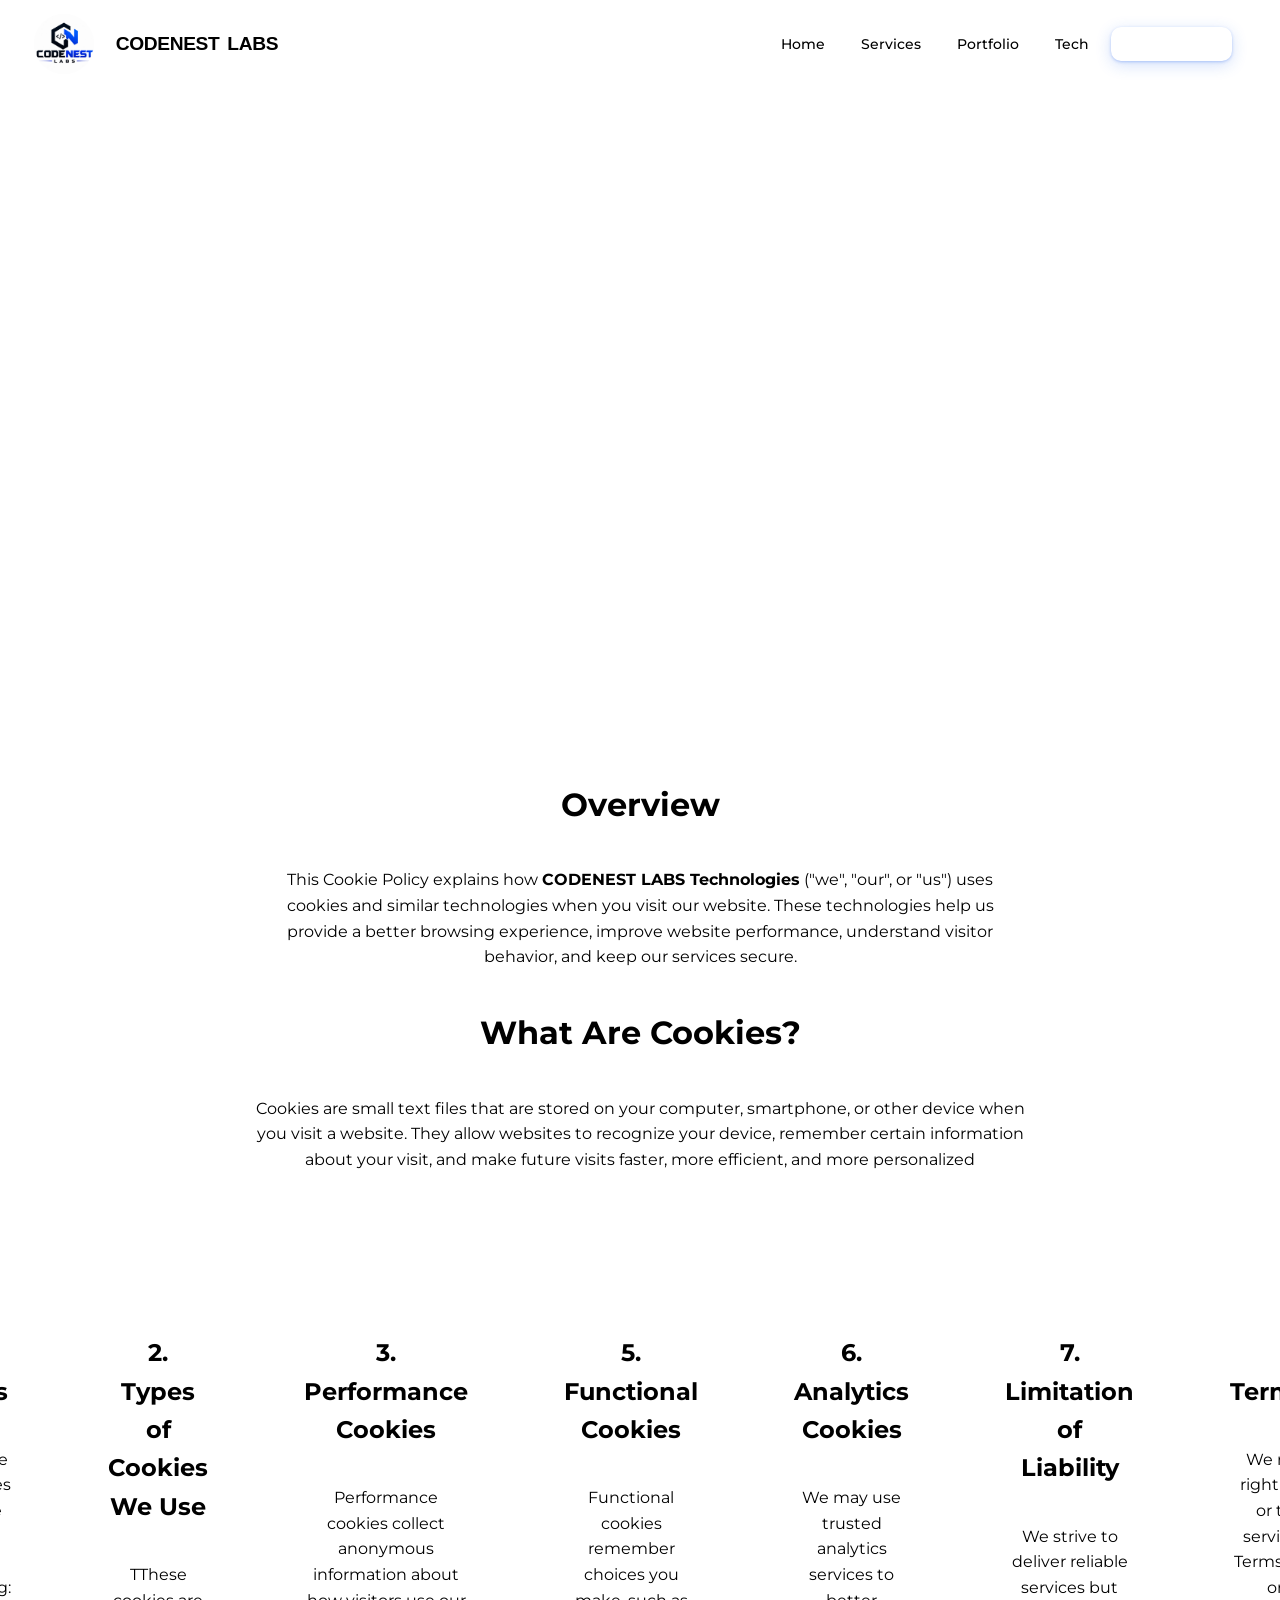
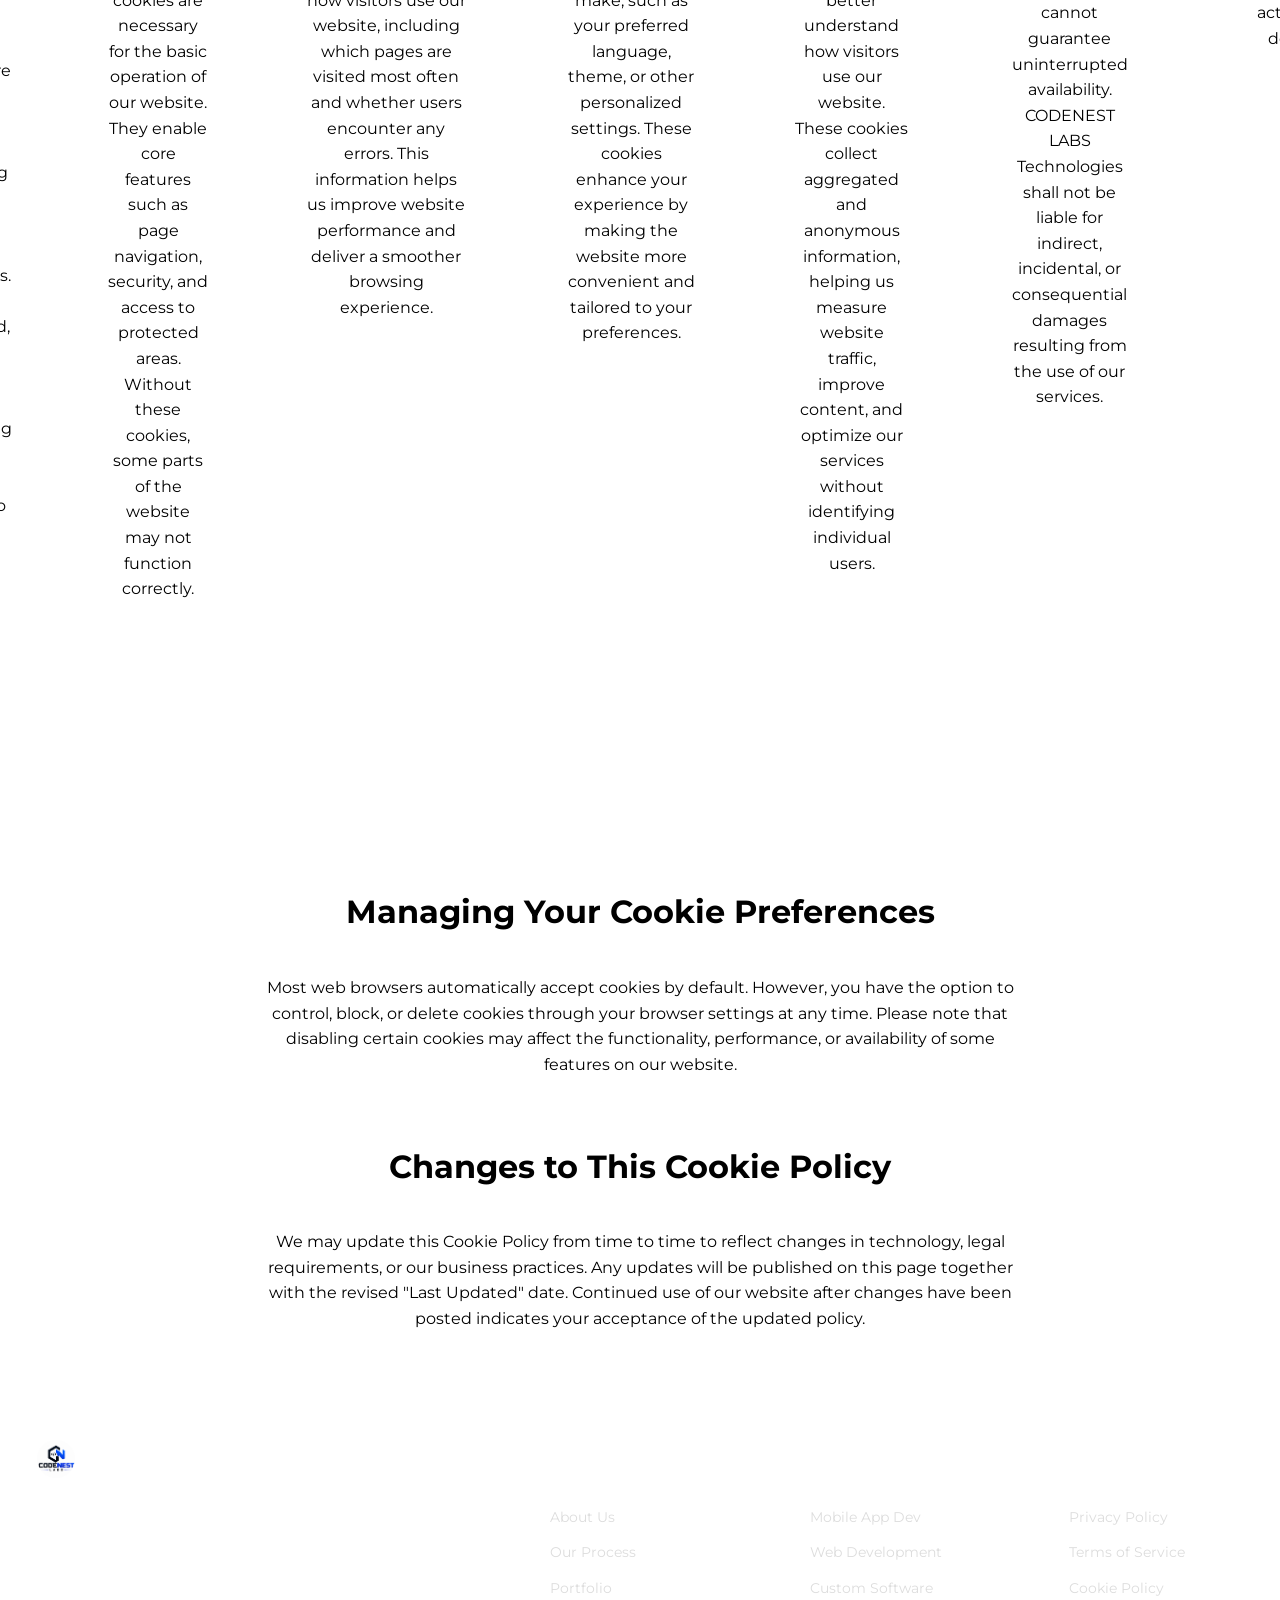
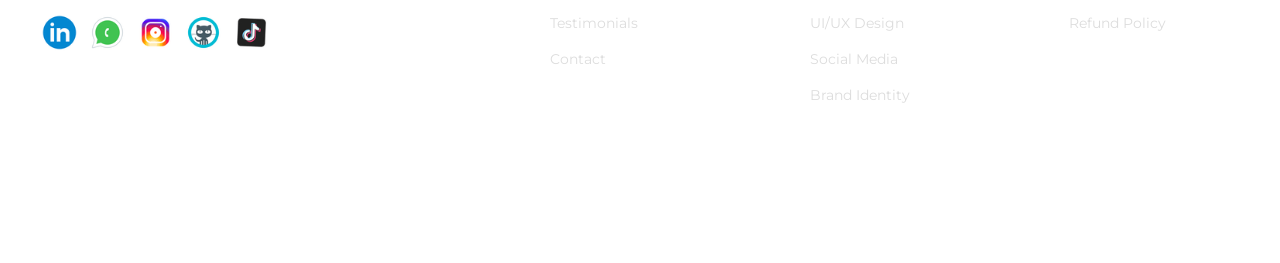
==== cookies.html @ 276f3738 "second modify" ====
<!DOCTYPE html>
<html lang="en">
<head>
    <meta charset="UTF-8">
    <meta name="viewport" content="width=device-width, initial-scale=1.0">
    <title>Cookies</title>
    <link rel="stylesheet" href="style.css">

<style>
    .hero{
        min-height: 50vh; background: white;
        margin-top: -75px;
        display: flex; align-items: center; justify-content: center;
        position: relative; overflow: hidden; padding: 120px 24px 80px;
        overflow: hidden;
        & * {
            z-index: 3;
        }

    }
    .hero::after {
        content: "";
        width: 120%;
        height: 100%;
        position: absolute;
        top: 0;
        background: var(--navy);
        border-radius: 0 0 50% 50%;
        z-index: 2;
    }
    .privacy-header{
        text-align: center;
    }
    .privacy-overview, .privacy-info{
        text-align: center;
        display: flex;
        flex-direction: column;
        align-items: center;

    }
    .ovw{
        max-width: 70ch;
    }
    .listed-info{
        text-align: start;
    }
    .main-sect{
        display: flex;
        justify-content: center;
        gap: 3rem;
        @media (max-width: 918px) {
            flex-direction: column;
            align-items: center;
            gap: 1rem;
        }
    }
    .navbar {
        position: relative;
    }
</style>
</head>
<body>
    <nav id="navbar" class="navbar">
      <div class="nav-inner">
        <a href="#" class="nav-logo">
          <div class="nav-logo-icon"><img src="./images/OUR LOGO.jpeg" style="width: 60px; height: 60px; outline: 1px solid var(--blue); outline-offset: 3px; border-radius: 50%;"></div>&nbsp;&nbsp;&nbsp;&nbsp;
          <span id="code--">CODE<span>NEST</span></span><span id="code--">LABS</span>
        </a>
        <ul class="nav-links" id="navLinks">
          <li><a href="index.html">Home</a></li>
          <li><a href="index.html #services">Services</a></li>
          <li><a href="index.html #portfolio">Portfolio</a></li>
          <li><a href="index.html #tech">Tech</a></li>
          <li><a href="index.html #contact" class="nav-cta">Get Started</a></li>
        </ul>
        <div class="nav-toggle" id="navToggle">
          <span></span><span></span><span></span>
        </div>
      </div>
    </nav>
    <section class="hero">
    <div class="privacy-header">
        <h1>Cookie Policy</h1>
        <p>Effective April 28, 2023</p> 
    </div>
</section>
    <br><br><br><br>
    <div class="privacy-overview">
        <h1>Overview</h1>
    <p class="ovw">This Cookie Policy explains how <strong>CODENEST LABS Technologies</strong> ("we", "our", or "us") uses cookies and similar technologies when you visit our website. 
        These technologies help us provide a better browsing experience, improve website performance, understand visitor behavior, and keep our services secure.</p>
        <h1>What Are Cookies?</h1>
        <p class="ovw">Cookies are small text files that are stored on your computer, smartphone,
             or other device when you visit a website. They allow websites to recognize your device, remember certain information about your visit,
              and make future visits faster, more efficient, and more personalized</p>
    </div><br>
    <section class="main-sect">
    <div class="privacy-info">
        <h1>1. Why We Use Cookies</h1>
        <p>We may collect the following categories of information:We use cookies for several important purposes, including:</p>
           <div class="listed-info">
            <ul>
                <li>Keeping the website secure and functioning properly.</li>
                <li>Remembering your preferences and settings for future visits.</li> 
                <li>Improving website speed, usability, and overall performance.</li>
                <li>Understanding how visitors interact with our website so we can enhance user experience.</li> 
                <li>Identifying technical issues and improving website reliability.</li>
           </ul>
           </div>
    </div>
        <br><br><br>
    <div class="privacy-info">
        <h1>2. Types of Cookies We Use</h1>
        <p>TThese cookies are necessary for the basic operation of our website. They enable core features such as page navigation, 
            security, and access to protected areas. Without these cookies,
            some parts of the website may not function correctly.</p>
    </div>
        <br><br><br>
    <div class="privacy-info">
        <h1>3. Performance Cookies</h1>
        <p>
            Performance cookies collect anonymous information about how visitors use our website, 
            including which pages are visited most often and whether users encounter any errors. 
            This information helps us improve website performance and deliver a smoother browsing experience.
        </p>
    </div>
    <br><br><br>
    <div class="privacy-info">
        <h1>5. Functional Cookies</h1>
        <p>Functional cookies remember choices you make, such as your preferred language, theme, or other personalized settings.
             These cookies enhance your experience by making the website more convenient and tailored to your preferences.</p>
    </div>
   <br><br><br> 
    <div class="privacy-info">
        <h1>6. Analytics Cookies</h1>
        <p> We may use trusted analytics services to better understand how visitors use our website.
            These cookies collect aggregated and anonymous information, helping us measure website traffic, improve content, and optimize our services without identifying individual users.<p>
    </div>
    <br><br><br>
    <div class="privacy-info">
        <h1>7. Limitation of Liability</h1>
        <p>We strive to deliver reliable services but cannot guarantee uninterrupted
        availability. CODENEST LABS Technologies shall not be liable for indirect,
        incidental, or consequential damages resulting from the use of our services.<p>
    </div>
    <br><br><br>
    <div class="privacy-info">
        <h1>8. Termination</h1>
        <p> We reserve the right to suspend or terminate services if these Terms are
        violated or if illegal activities are detected.<p>
    </div>
    <br><br><br>
</section>
   <div class="privacy-overview">
        <h1>Managing Your Cookie Preferences</h1>
    <p class="ovw"> Most web browsers automatically accept cookies by default. However, you have the option to control, block, or delete cookies through your browser settings at any time. Please note that disabling certain cookies may affect the functionality, performance, or availability of some features on our website.</p>
    </div><br>
   <div class="privacy-overview">
        <h1>Changes to This Cookie Policy</h1>
    <p class="ovw"> We may update this Cookie Policy from time to time to reflect changes in technology, legal requirements, or our business practices.
         Any updates will be published on this page together with the revised "Last Updated" date. Continued use of our website after changes have been posted indicates your acceptance of the updated policy.</p>
    </div><br>

<!-- footer -->
 <footer>
  <div class="container">
    <div class="footer-grid">
      <div class="footer-brand">
        <a href="#" class="nav-logo" style="color:white;text-decoration:none">
          <div class="nav-logo-icon"><img src="./images/OUR LOGO.jpeg" style="width: 38px; height: 38px; border-radius: 50%;"></div>&nbsp;&nbsp;&nbsp;
          <span style="color: white;">CODE<span style="color:var(--cyan)">NEST</span></span> LABS
        </a>
        <p>Building digital excellence through innovation. We partner with ambitious businesses across Africa and the world to create technology that matters.</p>
        <div class="social-links">
          <a href="https://www.linkedIn.com/Kadeer Moh/" class="social-link" title="LinkedIn"><img src="./images/icons8-linkedin-circled.gif" style=" width: 37px; height: 37px; border-radius: 6px;"></a>
          <a href="https://wa.me/255617516916" class="social-link" title="WhatsApp"><img src="./images/icons8-whatsapp-logo.gif"  style=" width: 37px; height: 37px; border-radius: 6px;"></a>
          <a href="https://www.instagram.com/codenest_labs_tech/" class="social-link" title="Instagram"><img src="./images/icons8-instagram.gif" style=" width: 37px; height: 37px; border-radius: 6px;"></a>
          <a href="https://www.gitHub.com/Justin24er" class="social-link" title="GitHub"><img src="./images/icons8-github-logo.gif" style=" width: 37px; height: 37px; border-radius: 6px;"></a>
          <!-- <a href="https://www.facebook.com/codemark Technologi" class="social-link" title="Facebook"><img src="./images/icons8-facebook-circled.gif" style=" width: 37px; height: 37px; border-radius: 6px;"></a> -->
          <a href="https://www.tiktok.com/" class="social-link" title="Tiktok"><img src="./images/icons8-tiktok.gif" style=" width: 37px; height: 37px; border-radius: 6px;"></a>
        </div>
        <div style="margin-top:24px">
          <p style="font-size:0.78rem;color:rgba(255,255,255,0.4);margin-bottom:10px;">Subscribe to our social media</p>
        </div>
      </div>
      <div class="footer-col">
        <h5>Company</h5>
        <ul class="footer-links">
          <li><a href="#about">About Us</a></li>
          <li><a href="#process">Our Process</a></li>
          <li><a href="#portfolio">Portfolio</a></li>
          <li><a href="#testimonials">Testimonials</a></li>
          <li><a href="#contact">Contact</a></li>
        </ul>
      </div>
      <div class="footer-col">
        <h5>Services</h5>
        <ul class="footer-links">
          <li><a href="#services">Mobile App Dev</a></li>
          <li><a href="#services">Web Development</a></li>
          <li><a href="#services">Custom Software</a></li>
          <li><a href="#services">UI/UX Design</a></li>
          <li><a href="#services">Social Media</a></li>
          <li><a href="#services">Brand Identity</a></li>
        </ul>
      </div>
      <div class="footer-col">
        <div class="footer-section">
    <h5>Legal</h5>
    <ul class="footer-links">
        <li><a href="Privacy-policy.html" onclick="showLegal('Privacy Policy')">Privacy Policy</a></li>
        <li><a href="Term-of-Service.html" onclick="showLegal('Terms of Service')">Terms of Service</a></li>
        <li><a href="cookies.html" onclick="showLegal('Cookie Policy')">Cookie Policy</a></li>
        <li><a href="refund.html" onclick="showLegal('Refund Policy')">Refund Policy</a></li>
    </ul>
</div>

<!-- Modal -->
<div id="legalModal" class="modal">
    <div class="modal-content">
        <span class="close" onclick="closeModal()">&times;</span>
        <h2 id="legalTitle"></h2>
        <div id="legalContent"></div>
    </div>
</div>
      </div>
    </div>
    <div class="footer-bottom">
      <p>© 2026 CodeNest Labs. All Rights Reserved.</p>
      <p>Crafting Innovative Software • Web Solutions • Digital Marketing</p>
    </div>
  </div>
</footer>

    <script src="script.js">
    </script>
</body>
</html>














<!-- <!doctype html><html><head><meta charset='utf-8'><meta name='viewport' content='width=device-width,initial-scale=1'><title>Cookie Policy - Code Nest Labs</title>
<style>
:root{--p:#4da3ff;--bg:#f5fbff;--card:#fff}
*{box-sizing:border-box}body{margin:0;font-family:Inter,Arial,sans-serif;background:linear-gradient(180deg,#eef8ff,#fff);color:#233}
header{background:linear-gradient(135deg,var(--p),#8fd0ff);color:#fff;padding:48px 24px;text-align:center}
main{max-width:900px;margin:-30px auto 40px;background:var(--card);padding:32px;border-radius:18px;box-shadow:0 10px 30px rgba(77,163,255,.18)}
h1,h2{color:#2789eb}section{margin:24px 0}ul{padding-left:22px}
footer{margin-top:32px;padding-top:18px;border-top:1px solid #d9ecff;color:#666}
.badge{display:inline-block;background:#e7f4ff;color:#2789eb;padding:6px 12px;border-radius:999px;font-size:.9rem}
</style>
</head>
<body><header><span class='badge'>Code Nest Labs</span><h1>Cookie Policy</h1><p>Effective Date: June 29, 2026</p></header>
<main>
<section><h2>Overview</h2><p>This policy applies to all services provided by Code Nest Labs including software development, mobile applications, website development, UI/UX design and social media management.</p></section>
<section><h2>Key Information</h2><ul><li>Company: Code Nest Labs</li><li>Location: Mbeya, Tanzania</li><li>Email: codenest284@gmail.com</li><li>Website: https://codenest.page.gd</li></ul></section>
<section><h2>Policy Details</h2><p>Please replace this section with the full legal wording from your master policy if desired. This modern template is ready to integrate into your portfolio website.</p></section>
<footer>© 2026 Code Nest Labs. All rights reserved.</footer>
</main></body></html> -->
---- style.css ----
@import url('https://fonts.googleapis.com/css2?family=Montserrat:ital,wght@0,100..900;1,100..900&display=swap');
<<<<<<< HEAD
*, *::before, *::after { box-sizing: border-box; margin: 0; padding: 0; }
=======

*, *::before, *::after { 
  box-sizing: border-box; 
  margin: 0; 
  padding: 0; 
}
>>>>>>> 122f2af43143b0c8c173ee8dbe9ce56ab61497b5

  :root {
    --navy: #0F172A;
    --blue: #2563EB;
    --cyan: #06B6D4;
    --success: #10B981;
    --white: #FFFFFF;
    --bg-light: #F8FAFC;
    --gray-100: #F1F5F9;
    --gray-200: #E2E8F0;
    --gray-400: #94A3B8;
    --gray-600: #475569;
    --gray-800: #1E293B;
    --radius-sm: 8px;
    --radius-md: 16px;
    --radius-lg: 24px;
    --radius-xl: 32px;
    --shadow-sm: 0 1px 3px rgba(15,23,42,0.08), 0 1px 2px rgba(15,23,42,0.06);
    --shadow-md: 0 4px 16px rgba(15,23,42,0.10), 0 2px 6px rgba(15,23,42,0.07);
    --shadow-lg: 0 20px 60px rgba(15,23,42,0.12), 0 8px 24px rgba(15,23,42,0.08);
    --shadow-xl: 0 32px 80px rgba(15,23,42,0.18), 0 16px 40px rgba(15,23,42,0.10);
    --transition: all 0.3s cubic-bezier(0.4, 0, 0.2, 1);
  }

  html { scroll-behavior: smooth; font-size: 16px; }

  body {
<<<<<<< HEAD
    font-family: 'Montserrat', sans-serif;
=======
>>>>>>> 122f2af43143b0c8c173ee8dbe9ce56ab61497b5
    background: var(--white);
    color: var(--navy);
    overflow-x: hidden;
    line-height: 1.6;
    font-family: 'Montserrat', Trebuchet MS;
  }

  /* ─── LOADING SCREEN ─── */
  #loader {
    position: fixed; inset: 0; background: var(--navy); z-index: 9999;
    display: flex; align-items: center; justify-content: center; flex-direction: column;
    transition: opacity 0.6s ease, visibility 0.6s ease;
  }
  #loader.hidden { opacity: 0; visibility: hidden; }
  .loader-logo {
    font-family: 'Manrope', sans-serif; font-weight: 800; font-size: 2rem;
    color: white; letter-spacing: -0.03em;
  }
  #code--{
    color: black;
  }
  .loader-logo span { color: var(--cyan); }
  .loader-bar {
    width: 200px; height: 2px; background: rgba(255,255,255,0.15);
    border-radius: 99px; margin-top: 24px; overflow: hidden;
  }
  .loader-bar-fill {
    height: 100%; width: 0%; background: linear-gradient(90deg, var(--blue), var(--cyan));
    border-radius: 99px; animation: loadFill 1.6s ease forwards;
  }
  @keyframes loadFill { to { width: 100%; } }

  /* ─── CURSOR ─── */
  #cursor {
    width: 12px; height: 12px; background: var(--blue); border-radius: 50%;
    position: fixed; pointer-events: none; z-index: 9998; mix-blend-mode: multiply;
    transition: transform 0.15s ease, width 0.3s ease, height 0.3s ease, background 0.3s ease;
    transform: translate(-50%, -50%);
  }
  #cursor-ring {
    width: 36px; height: 36px; border: 1.5px solid rgba(37,99,235,0.4);
    border-radius: 50%; position: fixed; pointer-events: none; z-index: 9997;
    transition: transform 0.4s cubic-bezier(0.23,1,0.32,1), width 0.3s, height 0.3s, opacity 0.3s;
    transform: translate(-50%, -50%);
  }
  body:hover #cursor, body:hover #cursor-ring { opacity: 1; }

  /* ─── NAV ─── */
  nav {
    position: fixed; top: 0; left: 0; right: 0; z-index: 1000;
    transition: var(--transition);
    padding: 0 max(24px, calc((100vw - 1200px)/2));
    & #code--{
      color: var(--white);
    }
  }
  nav.scrolled {
    background: rgba(255,255,255,0.85);
    backdrop-filter: blur(20px) saturate(180%);
    -webkit-backdrop-filter: blur(20px) saturate(180%);
    border-bottom: 1px solid rgba(226,232,240,0.8);
    box-shadow: var(--shadow-sm);
    & #code-- {
      color: var(--gray);
    }
    & #navToggle span {
      background-color: var(--navy);
    }
  }
  .nav-inner {
    max-width: 1200px; margin: 0 auto;
    display: flex; align-items: center; justify-content: space-between;
    height: 72px;
  }
  .nav-logo {
    font-family: 'Manrope', sans-serif; font-weight: 800; font-size: 1.2rem;
    color: var(--navy); text-decoration: none; letter-spacing: -0.02em;
    display: flex; align-items: center; gap: 8px;
  }
  .nav-logo-icon {
    width: 32px; height: 32px; background: linear-gradient(135deg, var(--blue), var(--cyan));
    border-radius: 8px; display: flex; align-items: center; justify-content: center;
    font-size: 0.85rem; color: white; font-weight: 900;
  }
  .nav-logo span { color: var(--blue); }
  .nav-links { display: flex; align-items: center; gap: 8px; list-style: none; }
  .nav-links a {
    font-size: 0.875rem; font-weight: 500; color: var(--gray-600);
    text-decoration: none; padding: 6px 14px; border-radius: 8px;
    transition: var(--transition); white-space: nowrap;
  }
  .nav-links a:hover { color: var(--white); background: var(--success); }
  .nav-cta {
    background: var(--blue); color: white !important;
    padding: 8px 18px !important; border-radius: 10px !important;
    font-weight: 600 !important;
    box-shadow: 0 1px 3px rgba(37,99,235,0.3), 0 4px 16px rgba(37,99,235,0.2);
  }
  .nav-cta:hover { background: #1d4ed8 !important; color: white !important; transform: translateY(-1px); box-shadow: 0 4px 20px rgba(37,99,235,0.35) !important; }
  .nav-toggle { display: none; flex-direction: column; gap: 5px; cursor: pointer; padding: 4px; }
  .nav-toggle span { width: 22px; height: 2px; background: var(--white); border-radius: 2px; transition: var(--transition); display: block; }

  /* ─── HERO ─── */
  .hero {
    min-height: 100vh; background: var(--navy);
    display: flex; align-items: center; justify-content: center;
    position: relative; overflow: hidden; padding: 120px 24px 80px;
  }
  .hero-bg {
    position: absolute; inset: 0; overflow: hidden;
  }
  .blob {
    position: absolute; border-radius: 50%; filter: blur(100px); opacity: 0.25;
    animation: blobFloat 8s ease-in-out infinite;
  }
  .blob-1 { width: 600px; height: 600px; background: var(--blue); top: -200px; right: -100px; animation-delay: 0s; }
  .blob-2 { width: 400px; height: 400px; background: var(--cyan); bottom: -100px; left: -100px; animation-delay: -3s; }
  .blob-3 { width: 300px; height: 300px; background: #7C3AED; top: 50%; left: 30%; animation-delay: -5s; }
  @keyframes blobFloat {
    0%, 100% { transform: translate(0, 0) scale(1); }
    33% { transform: translate(30px, -30px) scale(1.05); }
    66% { transform: translate(-20px, 20px) scale(0.95); }
  }
  .hero-grid {
    position: absolute; inset: 0;
    background-image: linear-gradient(rgba(255,255,255,0.03) 1px, transparent 1px),
                      linear-gradient(90deg, rgba(255,255,255,0.03) 1px, transparent 1px);
    background-size: 60px 60px;
  }
  .hero-content { position: relative; z-index: 2; max-width: 1200px; width: 100%; margin: 0 auto; }
  .hero-inner { display: grid; grid-template-columns: 1fr 1fr; gap: 80px; align-items: center; }
  .hero-badge {
    display: inline-flex; align-items: center; gap: 8px;
    background: rgba(37,99,235,0.15); border: 1px solid rgba(37,99,235,0.3);
    border-radius: 99px; padding: 6px 16px 6px 8px; margin-bottom: 24px;
    font-size: 0.8rem; font-weight: 600; color: var(--cyan); letter-spacing: 0.05em;
    text-transform: uppercase;
  }
  .hero-badge-dot {
    width: 20px; height: 20px; background: var(--cyan); border-radius: 50%;
    display: flex; align-items: center; justify-content: center; font-size: 0.65rem; color: var(--navy);
    animation: pulse 2s ease-in-out infinite;
  }
  @keyframes pulse { 0%,100%{box-shadow:0 0 0 0 rgba(6,182,212,0.4)} 50%{box-shadow:0 0 0 8px rgba(6,182,212,0)} }
  .hero h1 {
    font-family: 'Manrope', sans-serif; font-size: clamp(2.4rem, 5vw, 3.8rem);
    font-weight: 800; line-height: 1.1; letter-spacing: -0.04em;
    color: white; margin-bottom: 20px;
  }
  .hero h1 .gradient-text {
    background: linear-gradient(135deg, var(--cyan), var(--blue));
    -webkit-background-clip: text; -webkit-text-fill-color: transparent; background-clip: text;
  }
  .hero p {
    font-size: 1.1rem; color: rgba(255,255,255,0.65); line-height: 1.7;
    max-width: 480px; margin-bottom: 36px;
  }
  .hero-buttons { display: flex; gap: 12px; flex-wrap: wrap; margin-bottom: 48px; }
  .btn-primary {
    display: inline-flex; align-items: center; gap: 8px;
    background: var(--blue); color: white; font-weight: 600; font-size: 0.95rem;
    padding: 14px 28px; border-radius: 12px; text-decoration: none;
    border: none; cursor: pointer; transition: var(--transition);
    box-shadow: 0 4px 20px rgba(37,99,235,0.4);
  }
  .btn-primary:hover { background: #1d4ed8; transform: translateY(-2px); box-shadow: 0 8px 32px rgba(37,99,235,0.5); }
  .btn-outline {
    display: inline-flex; align-items: center; gap: 8px;
    background: rgba(255,255,255,0.08); color: white; font-weight: 600; font-size: 0.95rem;
    padding: 14px 28px; border-radius: 12px; text-decoration: none;
    border: 1px solid rgba(255,255,255,0.2); cursor: pointer; transition: var(--transition);
    backdrop-filter: blur(10px);
  }
  .btn-outline:hover { background: rgba(255,255,255,0.15); transform: translateY(-2px); border-color: rgba(255,255,255,0.35); }
  .hero-badges { display: flex; flex-wrap: wrap; gap: 10px; }
  .hero-badge-item {
    display: flex; align-items: center; gap: 6px;
    background: rgba(255,255,255,0.07); border: 1px solid rgba(255,255,255,0.12);
    border-radius: 8px; padding: 6px 12px; font-size: 0.8rem;
    color: rgba(255,255,255,0.8); font-weight: 500; backdrop-filter: blur(8px);
  }
  .hero-badge-item .check { color: var(--success); font-size: 0.9rem; }

  /* Hero Visual */
  .hero-visual { position: relative; }
  .dashboard-card {
    background: rgba(255,255,255,0.08); border: 1px solid rgba(255,255,255,0.15);
    border-radius: 20px; backdrop-filter: blur(20px); padding: 24px;
    box-shadow: var(--shadow-xl); animation: float 6s ease-in-out infinite;
  }
  @keyframes float { 0%,100%{transform:translateY(0)} 50%{transform:translateY(-16px)} }
  .dash-header { display: flex; align-items: center; justify-content: space-between; margin-bottom: 20px; }
  .dash-title { font-size: 0.75rem; font-weight: 700; color: rgba(255,255,255,0.6); text-transform: uppercase; letter-spacing: 0.1em; }
  .dash-dots { display: flex; gap: 5px; }
  .dash-dots span { width: 10px; height: 10px; border-radius: 50%; }
  .dash-dots .d1 { background: #FF5F56; }
  .dash-dots .d2 { background: #FFBD2E; }
  .dash-dots .d3 { background: #27C93F; }
  .dash-stats { display: grid; grid-template-columns: 1fr 1fr; gap: 12px; margin-bottom: 20px; }
  .dash-stat {
    background: rgba(255,255,255,0.07); border-radius: 12px; padding: 14px;
    border: 1px solid rgba(255,255,255,0.1);
  }
  .dash-stat-val { font-size: 1.5rem; font-weight: 800; color: white; font-family: 'Manrope',sans-serif; }
  .dash-stat-val.blue { color: var(--cyan); }
  .dash-stat-label { font-size: 0.72rem; color: rgba(255,255,255,0.5); margin-top: 2px; }
  .dash-chart { background: rgba(255,255,255,0.05); border-radius: 12px; padding: 14px; height: 80px; position: relative; overflow: hidden; }
  .chart-bars { display: flex; align-items: flex-end; gap: 6px; height: 100%; }
  .chart-bar {
    flex: 1; background: linear-gradient(180deg, var(--success), var(--cyan));
    border-radius: 4px 4px 0 0; opacity: 0.8;
    animation: barGrow 1s ease forwards;
    transform-origin: bottom;
  }
  @keyframes barGrow { from { transform: scaleY(0); } to { transform: scaleY(1); } }
  .floating-code {
    position: absolute; background: rgba(15,23,42,0.95); border: 1px solid rgba(37,99,235,0.3);
    border-radius: 12px; padding: 12px 16px; font-family: 'Courier New', monospace;
    font-size: 0.72rem; color: #94A3B8; white-space: nowrap;
    box-shadow: var(--shadow-lg); backdrop-filter: blur(10px);
    animation: floatCode 5s ease-in-out infinite;
  }
  .floating-code .kw { color: var(--cyan); }
  .floating-code .fn { color: #E879F9; }
  .floating-code .str { color: var(--success); }
  .fc-1 { top: -30px; right: -30px; animation-delay: -1s; }
  .fc-2 { bottom: -20px; left: -30px; animation-delay: -3s; }
  @keyframes floatCode { 0%,100%{transform:translateY(0) rotate(-1deg)} 50%{transform:translateY(-10px) rotate(1deg)} }
  .floating-phone {
    position: absolute; bottom: -40px; right: -50px;
    width: 90px;
    animation: float 7s ease-in-out infinite; animation-delay: -2s;
    backdrop-filter: blur(20px);
  }
  .floating-phone img {
    width: 100%;
    height: 100%;
    object-fit: cover;
  }

  /* ─── SECTIONS COMMON ─── */
  section { padding: 100px 24px; }
  .container { max-width: 1200px; margin: 0 auto; }
  .section-label {
    display: inline-flex; align-items: center; gap: 8px;
    background: rgba(37,99,235,0.08); border: 1px solid rgba(37,99,235,0.15);
    border-radius: 99px; padding: 5px 14px; font-size: 0.75rem;
    font-weight: 700; color: var(--blue); letter-spacing: 0.08em;
    text-transform: uppercase; margin-bottom: 16px;
  }
  .section-title {
    font-family: 'Manrope', sans-serif; font-weight: 800;
    font-size: clamp(1.8rem, 3.5vw, 2.8rem); letter-spacing: -0.03em;
    line-height: 1.15; color: var(--navy); margin-bottom: 16px;
  }
  .section-sub { font-size: 1.05rem; color: var(--gray-600); line-height: 1.7; max-width: 560px; }
  .section-header { margin-bottom: 64px; }
  .section-header.centered { text-align: center; }
  .section-header.centered .section-sub { margin: 0 auto; }

  /* ─── ABOUT ─── */
  #about { background: var(--bg-light); }
  .about-grid { display: grid; grid-template-columns: 1fr 1fr; gap: 80px; align-items: center; }
  .about-stats { display: grid; grid-template-columns: 1fr 1fr; gap: 20px; margin-top: 40px; }
  .stat-card {
    background: white; border-radius: var(--radius-md); padding: 24px;
    border: 1px solid var(--gray-200); text-align: center;
    box-shadow: var(--shadow-sm); transition: var(--transition);
    cursor: default;
  }
  .stat-card:hover { transform: translateY(-4px); box-shadow: var(--shadow-md); border-color: rgba(37,99,235,0.2); }
  .stat-number {
    font-family: 'Manrope', sans-serif; font-size: 2.4rem; font-weight: 800;
    color: var(--blue); letter-spacing: -0.04em; line-height: 1;
    margin-bottom: 6px;
  }
  .stat-label { font-size: 0.85rem; color: var(--gray-600); font-weight: 500; }
  .about-highlights { display: flex; flex-direction: column; gap: 20px; }
  .highlight-item {
    display: flex; gap: 16px; align-items: flex-start;
    background: white; border-radius: var(--radius-md); padding: 20px 24px;
    border: 1px solid var(--gray-200); transition: var(--transition);
  }
  .highlight-item:hover { border-color: rgba(37,99,235,0.25); box-shadow: var(--shadow-sm); }
  .highlight-icon {
    width: 44px; height: 44px; min-width: 44px;
    background: linear-gradient(135deg, rgba(37,99,235,0.1), rgba(6,182,212,0.1));
    border-radius: 12px; display: flex; align-items: center; justify-content: center; font-size: 1.2rem;
  }
  .highlight-item h4 { font-weight: 700; font-size: 0.95rem; color: var(--navy); margin-bottom: 4px; }
  .highlight-item p { font-size: 0.85rem; color: var(--gray-600); line-height: 1.6; }

  /* ─── SERVICES ─── */
  .services-grid { display: grid; grid-template-columns: repeat(auto-fill, minmax(340px, 1fr)); gap: 24px; }
  .service-card {
    background: white; border-radius: var(--radius-lg); padding: 32px;
    border: 1px solid var(--gray-200); transition: all 0.4s cubic-bezier(0.4,0,0.2,1);
    position: relative; overflow: hidden; cursor: default;
  }
  .service-card::before {
    content: ''; position: absolute; top: 0; left: 0; right: 0; height: 3px;
    background: linear-gradient(90deg, var(--blue), var(--cyan));
    transform: scaleX(0); transform-origin: left;
    transition: transform 0.4s cubic-bezier(0.4,0,0.2,1);
  }
  .service-card:hover::before { transform: scaleX(1); }
  .service-card:hover { transform: translateY(-6px); box-shadow: var(--shadow-lg); border-color: rgba(37,99,235,0.2); }
  .service-icon {
    width: 56px; height: 56px; border-radius: 16px;
    background: linear-gradient(135deg, rgba(37,99,235,0.1), rgba(6,182,212,0.08));
    display: flex; align-items: center; justify-content: center; font-size: 1.6rem;
    margin-bottom: 20px; transition: var(--transition);
  }
  .service-card:hover .service-icon { background: linear-gradient(135deg, var(--blue), var(--cyan)); transform: scale(1.05); }
  .service-card h3 { font-weight: 700; font-size: 1.05rem; color: var(--navy); margin-bottom: 10px; }
  .service-card p { font-size: 0.88rem; color: var(--gray-600); line-height: 1.7; margin-bottom: 20px; }
  .service-card i  { width: 60px; height: 60px; font-size: 33px; display: grid; place-items: center; border-radius: 10px;  background: rgba(100, 176, 247, 0.386)} 
  .service-tags { display: flex; flex-wrap: wrap; gap: 6px; }
  .tag {
    font-size: 0.72rem; font-weight: 600; color: var(--blue);
    background: rgba(37,99,235,0.08); border-radius: 6px; padding: 3px 9px;
  }

  /* ─── TECH STACK ─── */
  #tech { background: var(--navy); color: white; }
  #tech .section-title { color: white; }
  #tech .section-sub { color: rgba(255,255,255,0.6); }
  .tech-carousel-wrap { overflow: hidden; position: relative; }
  .tech-carousel-wrap::before, .tech-carousel-wrap::after {
    content: ''; position: absolute; top: 0; bottom: 0; width: 80px; z-index: 2;
  }
  .tech-carousel-wrap::before { left: 0; background: linear-gradient(90deg, var(--navy), transparent); }
  .tech-carousel-wrap::after { right: 0; background: linear-gradient(-90deg, var(--navy), transparent); }
  .tech-track { display: flex; gap: 20px; animation: scroll 25s linear infinite; width: max-content; }
  .tech-track:hover { animation-play-state: paused; }
  @keyframes scroll { to { transform: translateX(-50%); } }
  .tech-chip {
    display: flex; align-items: center; gap: 10px;
    background: rgba(255,255,255,0.07); border: 1px solid rgba(255,255,255,0.12);
    border-radius: 12px; padding: 12px 20px; white-space: nowrap; flex-shrink: 0;
    transition: var(--transition);
  }
  .tech-chip:hover { background: rgba(255,255,255,0.13); border-color: rgba(6,182,212,0.4); }
  .tech-chip-icon { font-size: 1.3rem; }
  .tech-chip-name { font-size: 0.88rem; font-weight: 600; color: rgba(255,255,255,0.85); }
  .tech-cats { display: grid; grid-template-columns: repeat(auto-fit, minmax(180px, 1fr)); gap: 24px; margin-top: 56px; }
  .tech-cat h4 { font-size: 0.78rem; font-weight: 700; color: var(--cyan); text-transform: uppercase; letter-spacing: 0.1em; margin-bottom: 12px; }
  .tech-cat-items { display: flex; flex-wrap: wrap; gap: 6px; }
  .tech-pill {
    font-size: 0.78rem; font-weight: 500; color: rgba(255,255,255,0.75);
    background: rgba(255,255,255,0.07); border: 1px solid rgba(255,255,255,0.1);
    border-radius: 6px; padding: 4px 10px;
  }

  /* ─── PORTFOLIO ─── */
  #portfolio { background: var(--bg-light); }
  .filter-bar { display: flex; gap: 8px; flex-wrap: wrap; margin-bottom: 48px; }
  .filter-btn {
    font-size: 0.82rem; font-weight: 600; padding: 8px 18px; border-radius: 99px;
    border: 1.5px solid var(--gray-200); background: white; color: var(--gray-600);
    cursor: pointer; transition: var(--transition);
  }
  .filter-btn:hover, .filter-btn.active {
    background: var(--blue); color: white; border-color: var(--blue);
    box-shadow: 0 4px 12px rgba(37,99,235,0.25);
  }
  .portfolio-grid { display: grid; grid-template-columns: repeat(auto-fill, minmax(340px, 1fr)); gap: 24px; }
  .portfolio-card {
    background: white; border-radius: var(--radius-lg); overflow: hidden;
    border: 1px solid var(--gray-200); transition: all 0.4s cubic-bezier(0.4,0,0.2,1);
    cursor: default;
  }
  .portfolio-card:hover { transform: translateY(-6px); box-shadow: var(--shadow-lg); border-color: rgba(37,99,235,0.15); }
  .portfolio-img {
    height: 200px; position: relative; overflow: hidden;
    display: flex; align-items: center; justify-content: center;
  }
  .portfolio-img-bg {
    position: absolute; inset: 0;
    display: flex; align-items: center; justify-content: center;
    font-size: 4rem;
  }
  .portfolio-img-bg img {
    width: 100%;
    height: 100%;
    object-fit: cover;
  }
  .portfolio-overlay {
    position: absolute; inset: 0; background: rgba(15,23,42,0.7);
    display: flex; align-items: center; justify-content: center; gap: 12px;
    opacity: 0; transition: var(--transition); backdrop-filter: blur(4px);
  }
  .portfolio-card:hover .portfolio-overlay { opacity: 1; }
  .overlay-btn {
    padding: 8px 18px; border-radius: 8px; font-size: 0.8rem; font-weight: 600;
    text-decoration: none; transition: var(--transition);
  }
  .overlay-btn.primary { background: var(--blue); color: white; }
  .overlay-btn.outline { background: rgba(255,255,255,0.15); color: white; border: 1px solid rgba(255,255,255,0.3); }
  .overlay-btn:hover { transform: scale(1.04); }
  .portfolio-body { padding: 24px; }
  .portfolio-cat { font-size: 0.72rem; font-weight: 700; color: var(--blue); text-transform: uppercase; letter-spacing: 0.08em; margin-bottom: 8px; }
  .portfolio-body h3 { font-weight: 700; font-size: 1rem; color: var(--navy); margin-bottom: 8px; }
  .portfolio-body p { font-size: 0.85rem; color: var(--gray-600); line-height: 1.6; margin-bottom: 14px; }
  .portfolio-techs { display: flex; flex-wrap: wrap; gap: 6px; }

  /* ─── WHY US ─── */
  .why-grid { display: grid; grid-template-columns: repeat(auto-fill, minmax(260px, 1fr)); gap: 20px; }
  .why-card {
    background: var(--bg-light); border-radius: var(--radius-md); padding: 28px;
    border: 1px solid var(--gray-200); transition: var(--transition); cursor: default;
  }
  .why-card:hover { background: white; border-color: rgba(37,99,235,0.2); box-shadow: var(--shadow-md); transform: translateY(-4px); }
  .why-icon { font-size: 2rem; margin-bottom: 14px; display:flex; gap:1rem; align-items: center; }
  .why-card h4 { font-weight: 700; font-size: 0.95rem; color: var(--navy); margin-bottom: 8px; }
  .why-card p { font-size: 0.85rem; color: var(--gray-600); line-height: 1.65; }

  /* ─── PROCESS ─── */
  #process {
     color: white;
     position: relative;
<<<<<<< HEAD
=======
     & * {
      position: relative;
      z-index: 3;
     }
>>>>>>> 122f2af43143b0c8c173ee8dbe9ce56ab61497b5
    }
  #process #process-video-bg {
    position: absolute;
    width: 100%;
    height: 100%;
    object-fit: cover;
    top: 0;
<<<<<<< HEAD
    left: 0; 
=======
    left: 0;
    z-index: 1; 
  }
  #process::before {
    content: "";
    width: 100%;
    height: 100%;
    left: 0;
    top: 0;
    position: absolute;
    background: linear-gradient(rgb(15, 23, 41,.6));
    z-index: 2;
>>>>>>> 122f2af43143b0c8c173ee8dbe9ce56ab61497b5
  }
  #process .section-title { color: white; }
  #process .section-sub { color: rgba(255,255,255,0.6); }
  .process-timeline { display: grid; grid-template-columns: repeat(auto-fill, minmax(150px, 1fr)); gap: 2px; position: relative; }
  .process-step { text-align: center; padding: 32px 20px; position: relative; }
  .process-step::after {
    content: '→'; position: absolute; right: -10px; top: 50%; transform: translateY(-50%);
    color: rgba(255,255,255,0.2); font-size: 1.2rem;
  }
  .process-step:last-child::after { display: none; }
  .step-num {
    width: 48px; height: 48px; border-radius: 50%;
    background: linear-gradient(135deg, var(--blue), var(--cyan));
    display: flex; align-items: center; justify-content: center;
    font-weight: 800; font-size: 1rem; color: white;
    margin: 0 auto 16px; box-shadow: 0 4px 20px rgba(37,99,235,0.4);
  }
  .process-step h4 { font-weight: 700; font-size: 0.88rem; color: white; margin-bottom: 8px; }
  .process-step p { font-size: 0.78rem; color: rgba(255,255,255,0.55); line-height: 1.6; }

  /* ─── TESTIMONIALS ─── */
  #testimonials { background: var(--bg-light); }
  .testimonials-track-wrap { overflow: hidden; position: relative; }
  .testimonials-grid { display: grid; grid-template-columns: repeat(3, 1fr); gap: 24px; }
  .testimonial-card {
    background: white; border-radius: var(--radius-lg); padding: 32px;
    border: 1px solid var(--gray-200); transition: var(--transition); cursor: default;
  }
  .testimonial-card:hover { transform: translateY(-4px); box-shadow: var(--shadow-lg); border-color: rgba(37,99,235,0.15); }
  .stars { color: #F59E0B; font-size: 0.9rem; margin-bottom: 16px; letter-spacing: 2px; }
  .testimonial-card blockquote { font-size: 0.92rem; color: var(--gray-600); line-height: 1.75; font-style: italic; margin-bottom: 24px; }
  .reviewer { display: flex; align-items: center; gap: 12px; padding:5% }
  .reviewer-avatar {
    width: 60px; height: 60px; border-radius: 50%;
    display: flex; align-items: center; justify-content: center;
    font-weight: 700; font-size: 1rem; color: white; flex-shrink: 0; overflow: hidden;
  }
  .reviewer-avatar img { 
    width: 100%;
    height: 100%;
    object-fit: cover;
  }
  .reviewer-name { font-weight: 700; font-size: 0.9rem; color: var(--navy); }
  .reviewer-co { font-size: 0.78rem; color: var(--gray-400); }

  /* ─── PRICING ─── */
  .pricing-grid { display: grid; grid-template-columns: repeat(3, 1fr); gap: 24px; }
  .pricing-card {
    background: white; border-radius: var(--radius-lg); padding: 40px 32px;
    border: 1.5px solid var(--gray-200); transition: var(--transition);
    position: relative; overflow: hidden;
  }
  .pricing-card.featured {
    background: var(--navy); border-color: var(--blue);
    box-shadow: 0 20px 60px rgba(37,99,235,0.25);
    transform: scale(1.02);
  }
  .pricing-card:hover { transform: translateY(-6px); box-shadow: var(--shadow-lg); }
  .pricing-card.featured:hover { transform: scale(1.02) translateY(-6px); }
  .popular-badge {
    position: absolute; top: 20px; right: 20px;
    background: linear-gradient(135deg, var(--blue), var(--cyan));
    color: white; font-size: 0.7rem; font-weight: 700; padding: 4px 12px;
    border-radius: 99px; text-transform: uppercase; letter-spacing: 0.08em;
  }
  .pricing-tier { font-size: 0.78rem; font-weight: 700; color: var(--navy); text-transform: uppercase; letter-spacing: 0.1em; margin-bottom: 8px; }
  .pricing-card.featured .pricing-tier { color: var(--white); }
  .pricing-price { font-family: 'Manrope',sans-serif; font-size: 2.8rem; font-weight: 800; color: transparent; background: linear-gradient( to right, var(--blue),var(--cyan)); width: max-content; background-clip: text; letter-spacing: -0.04em; line-height: 1; margin-bottom: 4px; }
  .pricing-card.featured .pricing-price { color: var(--cyan); }
  .pricing-price span { font-size: 1rem; font-weight: 500; color: var(--gray-400); }
  .pricing-desc { font-size: 0.85rem; color: var(--gray-600); margin-bottom: 28px; }
  .pricing-card.featured .pricing-desc { color: rgba(255,255,255,0.6); }
  .pricing-divider { height: 1px; background: var(--gray-200); margin-bottom: 28px; }
  .pricing-card.featured .pricing-divider { background: rgba(255,255,255,0.15); }
  .pricing-features { list-style: none; display: flex; flex-direction: column; gap: 12px; margin-bottom: 32px; }
  .pricing-features li { display: flex; align-items: center; gap: 10px; font-size: 0.88rem; color: var(--gray-600); }
  .pricing-card.featured .pricing-features li { color: rgba(255,255,255,0.75); }
  .pricing-features .feat-check { color: var(--success); font-size: 1rem; flex-shrink: 0; }
  .btn-pricing {
    display: block; width: 100%; padding: 14px; border-radius: 12px;
    font-weight: 700; font-size: 0.9rem; text-align: center; text-decoration: none;
    border: none; cursor: pointer; transition: var(--transition);
  }
  .btn-pricing.outline-navy { background: white; color: var(--navy); border: 1.5px solid var(--gray-200); }
  .btn-pricing.outline-navy:hover { border-color: var(--blue); color: var(--blue); background: rgba(37,99,235,0.04); }
  .btn-pricing.solid { background: linear-gradient(135deg, var(--blue), var(--cyan)); color: white; box-shadow: 0 4px 20px rgba(37,99,235,0.4); }
  .btn-pricing.solid:hover { transform: translateY(-2px); box-shadow: 0 8px 32px rgba(37,99,235,0.5); }

  /* ─── FAQ ─── */
  #faq { background: var(--bg-light); }
  .faq-list { max-width: 760px; margin: 0 auto; display: flex; flex-direction: column; gap: 12px; }
  .faq-item {
    background: white; border-radius: var(--radius-md); border: 1px solid var(--gray-200);
    overflow: hidden; transition: var(--transition);
  }
  .faq-item:hover { border-color: rgba(37,99,235,0.2); }
  .faq-question {
    display: flex; align-items: center; justify-content: space-between;
    padding: 20px 24px; cursor: pointer; user-select: none;
    font-weight: 600; font-size: 0.95rem; color: var(--navy); gap: 16px;
  }
  .faq-icon { width: 24px; height: 24px; min-width: 24px; border-radius: 50%; background: var(--gray-100); display: flex; align-items: center; justify-content: center; font-size: 0.9rem; font-weight: 700; transition: var(--transition); color: var(--blue); }
  .faq-item.open .faq-icon { background: var(--blue); color: white; transform: rotate(45deg); }
  .faq-answer { max-height: 0; overflow: hidden; transition: max-height 0.4s cubic-bezier(0.4,0,0.2,1), padding 0.3s ease; }
  .faq-answer-inner { padding: 0 24px 20px; font-size: 0.88rem; color: var(--gray-600); line-height: 1.75; }
  .faq-item.open .faq-answer { max-height: 200px; }

  /* ─── CONTACT ─── */
  .contact-grid { display: grid; grid-template-columns: 1fr 1.4fr; gap: 60px; width: max-content; padding-inline: 4rem; align-items: start; }
  .contact-info { display: flex; flex-direction: column; gap: 24px; }
  .contact-item {
    display: flex; gap: 16px; align-items: flex-start;
    background: var(--bg-light); border-radius: var(--radius-md); padding: 20px;
    border: 1px solid var(--gray-200);
  }
  .contact-icon { font-size: 1.3rem; width: 44px; height: 44px; min-width: 44px; background: linear-gradient(135deg, rgba(37,99,235,0.1), rgba(6,182,212,0.1)); border-radius: 12px; display: flex; align-items: center; justify-content: center; }
  .contact-item h4 { font-weight: 700; font-size: 0.88rem; color: var(--navy); margin-bottom: 4px; }
  .contact-item p, .contact-item a { font-size: 0.85rem; color: var(--gray-600); text-decoration: none; }
  .contact-item a:hover { color: var(--blue); }
  .contact-form { background: white; border-radius: var(--radius-lg); padding: 40px; border: 1px solid var(--gray-200); box-shadow: var(--shadow-sm); }
  .form-row { display: grid; grid-template-columns: 1fr 1fr; gap: 16px; }
  .form-group { margin-bottom: 16px; }
  .form-group label { display: block; font-size: 0.8rem; font-weight: 600; color: var(--navy); margin-bottom: 6px; }
  .form-group input, .form-group select, .form-group textarea {
    width: 100%; padding: 12px 16px; border-radius: 10px;
    border: 1.5px solid var(--gray-200); font-size: 0.9rem; font-family: 'Inter',sans-serif;
    color: var(--navy); background: white; outline: none;
    transition: var(--transition); resize: vertical;
  }
  .form-group input:focus, .form-group select:focus, .form-group textarea:focus {
    border-color: var(--blue); box-shadow: 0 0 0 3px rgba(37,99,235,0.1);
  }
  .form-group textarea { min-height: 120px; }
  .error-filling-form {color: red; margin-bottom: 1rem}
  .btn-submit {
    width: 100%; padding: 14px; background: linear-gradient(135deg, var(--blue), var(--cyan));
    color: white; font-weight: 700; font-size: 0.95rem; border: none; border-radius: 12px;
    cursor: pointer; transition: var(--transition); margin-top: 4px;
    box-shadow: 0 4px 20px rgba(37,99,235,0.3);
  }
  .btn-submit:hover { transform: translateY(-2px); box-shadow: 0 8px 32px rgba(37,99,235,0.45); }

  /* ─── FOOTER ─── */
  footer { background: var(--navy); color: white; padding: 70px 24px 12px; }
  .footer-grid { display: grid; grid-template-columns: 2fr 1fr 1fr 1fr; gap: 48px; padding-bottom: 40px; border-bottom: 1px solid rgba(255,255,255,0.1); margin-bottom: 32px; }
  .footer-brand p { font-size: 0.88rem; color: rgba(255,255,255,0.55); line-height: 1.75; margin: 16px 0 24px; max-width: 300px; }
  .newsletter-form { display: flex; gap: 8px; }
  .newsletter-input {
    flex: 1; padding: 10px 16px; border-radius: 10px;
    border: 1px solid rgba(255,255,255,0.15); background: rgba(255,255,255,0.07);
    color: white; font-size: 0.85rem; outline: none; font-family: 'Inter',sans-serif;
  }
  .newsletter-input::placeholder { color: rgba(255,255,255,0.4); }
  .newsletter-input:focus { border-color: var(--cyan); }
  .newsletter-btn {
    padding: 10px 18px; background: var(--blue); color: white; border: none;
    border-radius: 10px; font-weight: 600; font-size: 0.82rem; cursor: pointer; transition: var(--transition);
    white-space: nowrap;
  }
  .newsletter-btn:hover { background: #1d4ed8; }
  .footer-col h5 { font-weight: 700; font-size: 0.85rem; color: rgba(255,255,255,0.9); margin-bottom: 16px; text-transform: uppercase; letter-spacing: 0.06em; }
  .footer-links { list-style: none; display: flex; flex-direction: column; gap: 10px; }
  .footer-links a { font-size: 0.85rem; color: rgba(255,255,255,0.5); text-decoration: none; transition: var(--transition); }
  .footer-links a:hover { color: white; }
  .social-links { display: flex; gap: 10px; margin-top: 8px; }
  .social-link {
    width: 36px; height: 36px; background: rgba(255,255,255,0.08); border: 1px solid rgba(255,255,255,0.12);
    border-radius: 8px; display: flex; align-items: center; justify-content: center;
    text-decoration: none; font-size: 0.9rem; transition: var(--transition);
  }
  .social-link:hover { background: var(--blue); border-color: var(--blue); transform: translateY(-2px); }
  .footer-bottom { display: flex; align-items: center; justify-content: space-between; flex-wrap: gap; }
  .footer-bottom p { font-size: 0.82rem; color: rgba(255,255,255,0.4); }

  /* ─── FLOATING BUTTONS ─── */
  .wa-float {
    position: fixed; bottom: 28px; right: 80px; z-index: 900;
    width: 52px; height: 52px; background: #25D366; color: white;
    border-radius: 50%; display: flex; align-items: center; justify-content: center;
    font-size: 1.4rem; text-decoration: none; box-shadow: 0 4px 20px rgba(37,211,102,0.4);
    transition: var(--transition); animation: bounce 3s ease-in-out infinite;
  }
  .wa-float:hover { transform: scale(1.1); box-shadow: 0 8px 32px rgba(37,211,102,0.55); }
  @keyframes bounce { 0%,100%{transform:translateY(0)} 50%{transform:translateY(-6px)} }
  .back-top {
    position: fixed; bottom: 28px; right: 24px; z-index: 900;
    width: 44px; height: 44px; background: var(--blue); color: white;
    border-radius: 12px; display: flex; align-items: center; justify-content: center;
    font-size: 1rem; cursor: pointer; border: none;
    box-shadow: 0 4px 16px rgba(37,99,235,0.35); transition: var(--transition);
    opacity: 0; visibility: hidden;
  }
  .back-top.visible { opacity: 1; visibility: visible; }
  .back-top:hover { background: #1d4ed8; transform: translateY(-2px); }

  /* ─── ANIMATIONS ─── */
  .reveal { opacity: 0; transform: translateY(32px); transition: opacity 0.7s ease, transform 0.7s ease; }
  .reveal.visible { opacity: 1; transform: translateY(0); }
  .reveal-delay-1 { transition-delay: 0.1s; }
  .reveal-delay-2 { transition-delay: 0.2s; }
  .reveal-delay-3 { transition-delay: 0.3s; }

  /* ─── RESPONSIVE ─── */
  @media (max-width: 1024px) {
    .hero-inner { grid-template-columns: 1fr; gap: 48px; }
    .hero-visual { display: none; }
    .about-grid { grid-template-columns: 1fr; }
    .pricing-grid { grid-template-columns: 1fr; }
    .pricing-card.featured { transform: none; }
    .contact-grid { grid-template-columns: 1fr; }
    .footer-grid { grid-template-columns: 1fr 1fr; }
    .testimonials-grid { grid-template-columns: 1fr 1fr; }
  }
  @media (max-width: 768px) {
    section { padding: 72px 20px; }
    .nav-links { display: none; flex-direction: column; position: fixed; top: 72px; left: 0; right: 0; background: white; padding: 16px; border-bottom: 1px solid var(--gray-200); box-shadow: var(--shadow-md); }
    .nav-links.open { display: flex; }
    .nav-toggle { display: flex; }
    .hero-inner { text-align: center; }
    .hero p { margin: 0 auto 36px; }
    .hero-buttons { justify-content: center; }
    .hero-badges { justify-content: center; }
    .testimonials-grid { grid-template-columns: 1fr; }
    .footer-grid { grid-template-columns: 1fr; }
    .form-row { grid-template-columns: 1fr; }
    .process-timeline { grid-template-columns: 1fr 1fr; }
    #cursor, #cursor-ring { display: none; }
  }

  /* service */
  .modal {
    display: none;
    position: fixed;
    z-index: 9999;
    left: 0;
    top: 0;
    width: 100%;
    height: 100%;
    background: rgba(0,0,0,.6);
}

.modal-content {
    background: #fff;
    width: 90%;
    max-width: 700px;
    margin: 60px auto;
    padding: 30px;
    border-radius: 10px;
    position: relative;
}

.close {
    position: absolute;
    right: 20px;
    top: 15px;
    font-size: 28px;
    cursor: pointer;
}

.footer-links a{
    text-decoration:none;
    color:#ddd;
}

.footer-links a:hover{
    color:#00bcd4;
}
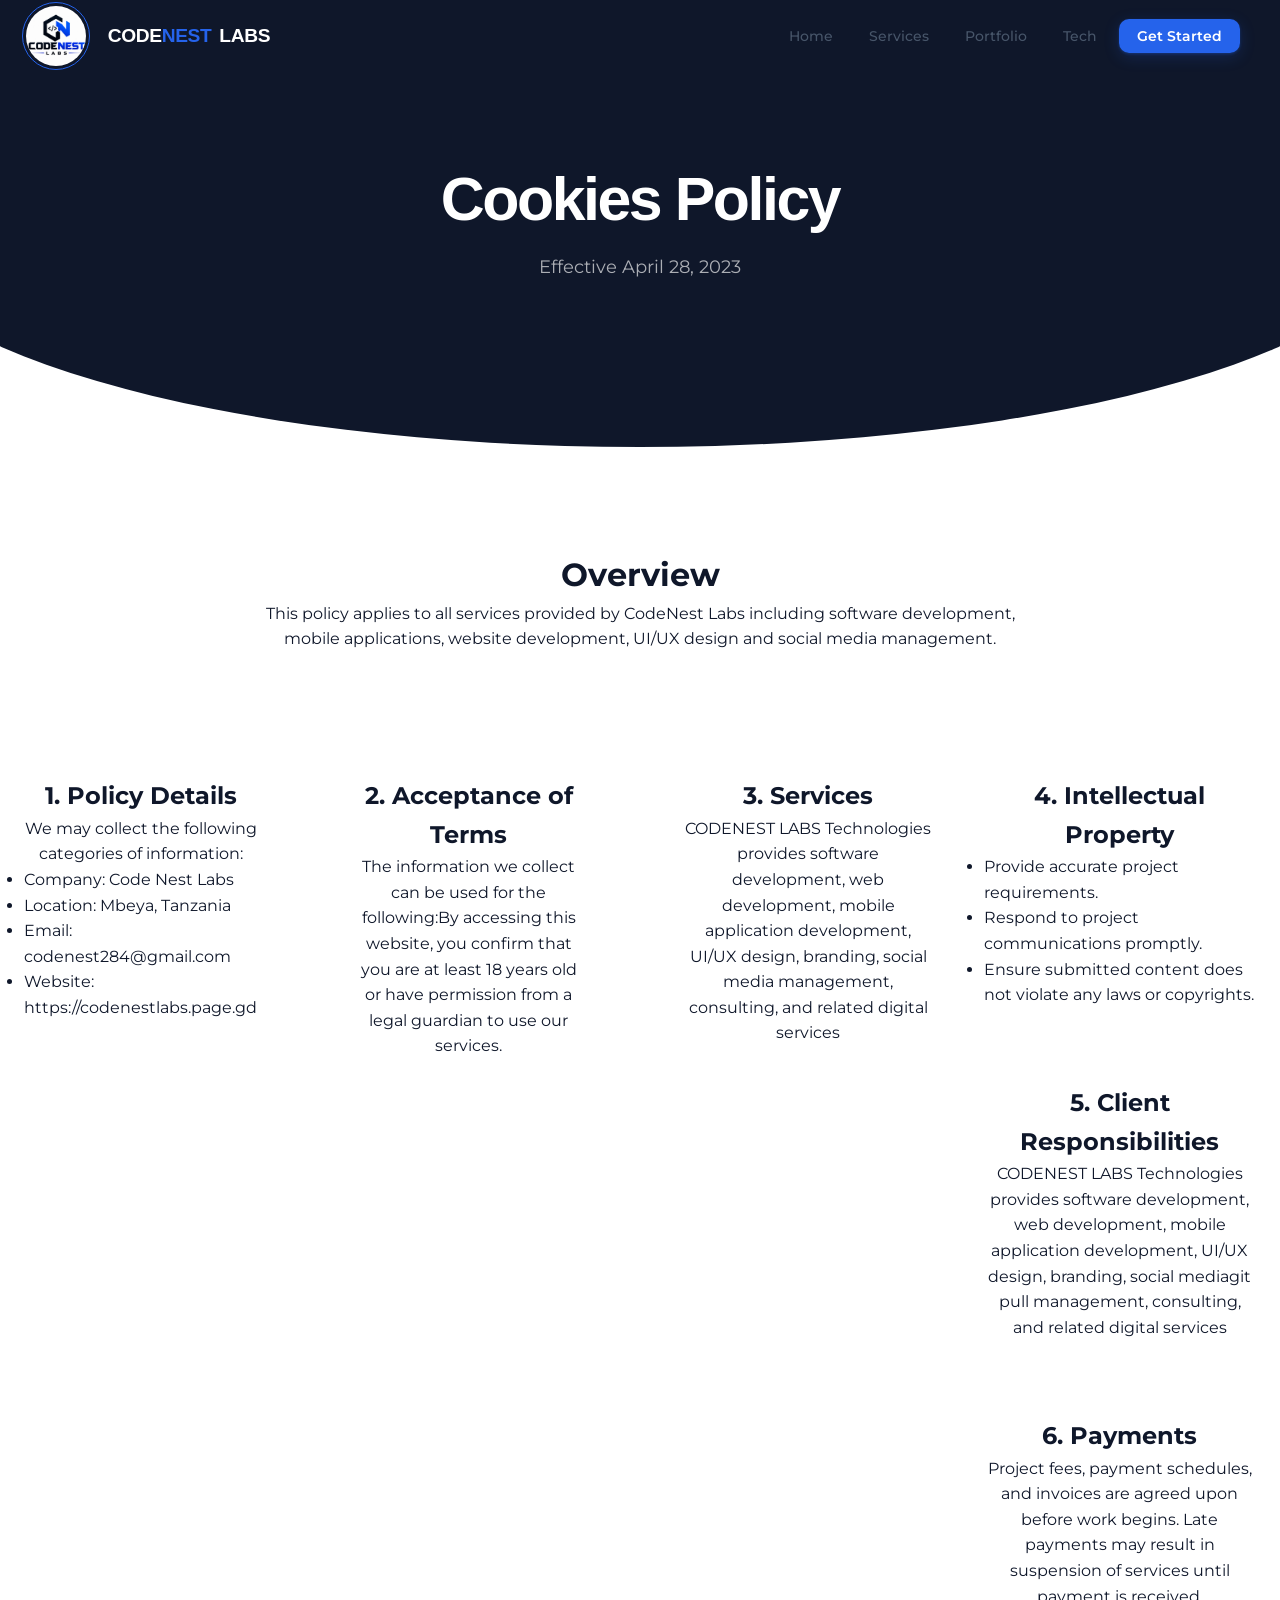
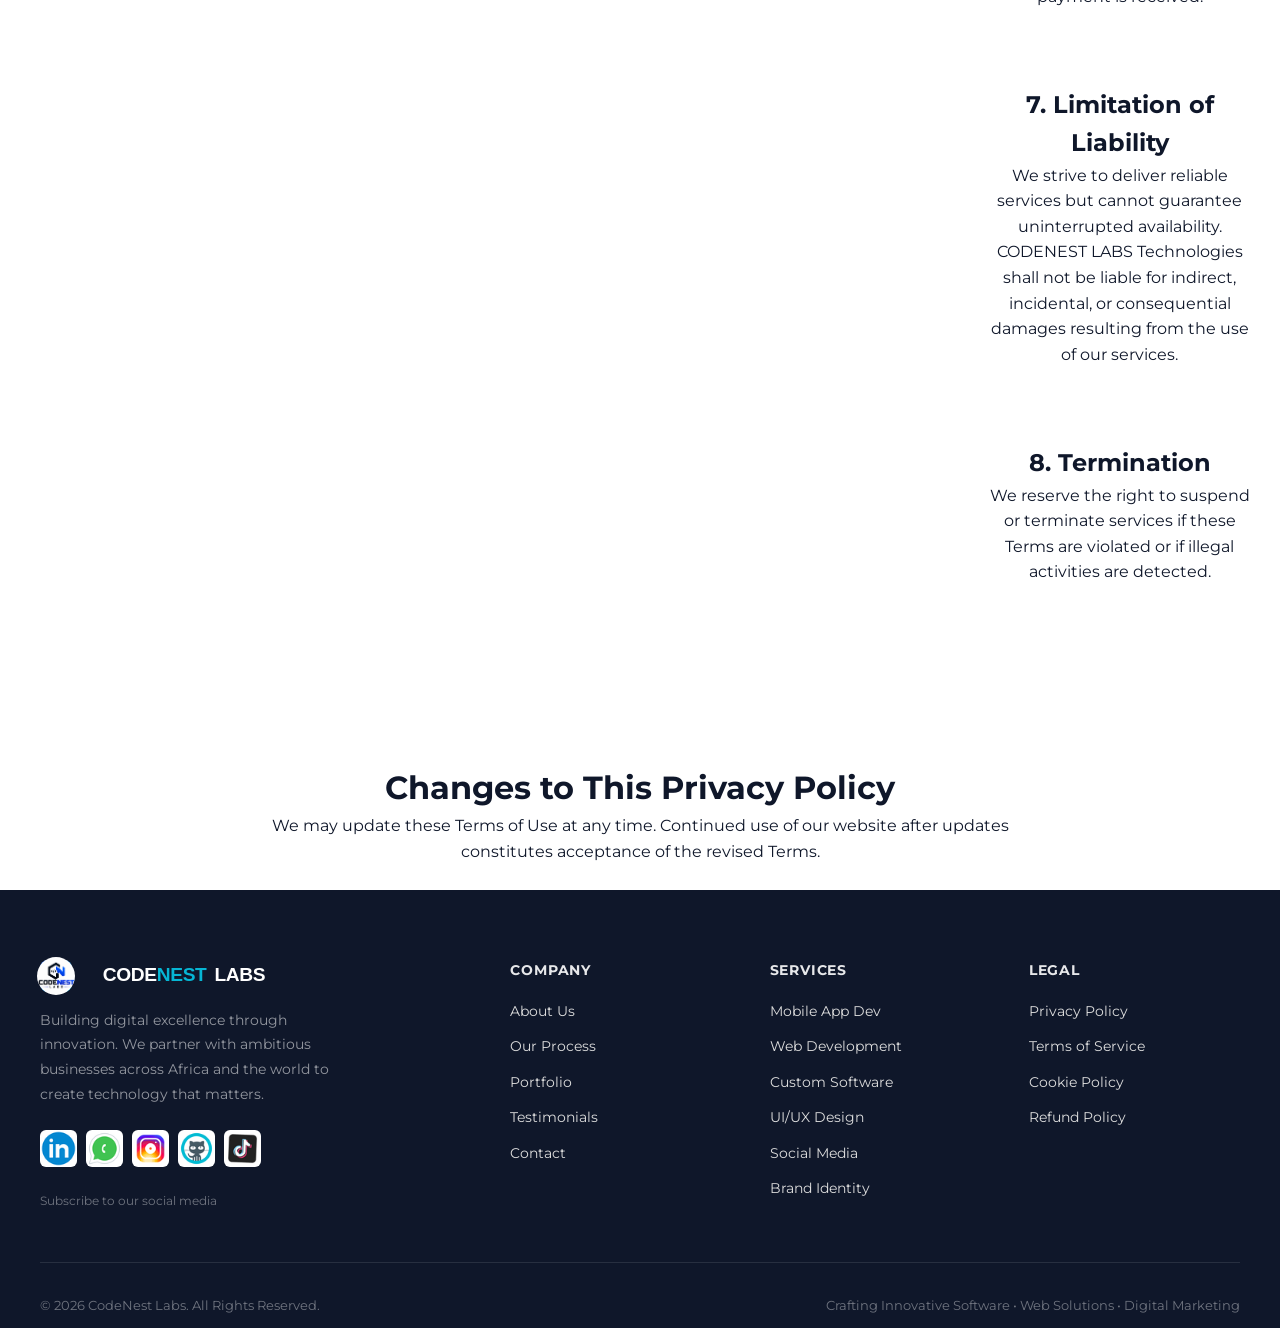
==== commit 52ff23c8: "Final Footer Update" ====
--- a/cookies.html
+++ b/cookies.html
@@ -56,6 +56,9 @@
     }
     .navbar {
         position: relative;
+    }
+    .badge{
+
     }
 </style>
 </head>
@@ -80,61 +83,63 @@
     </nav>
     <section class="hero">
     <div class="privacy-header">
-        <h1>Cookie Policy</h1>
+        <h1>Cookies Policy</h1>
         <p>Effective April 28, 2023</p> 
     </div>
 </section>
     <br><br><br><br>
     <div class="privacy-overview">
         <h1>Overview</h1>
-    <p class="ovw">This Cookie Policy explains how <strong>CODENEST LABS Technologies</strong> ("we", "our", or "us") uses cookies and similar technologies when you visit our website. 
-        These technologies help us provide a better browsing experience, improve website performance, understand visitor behavior, and keep our services secure.</p>
-        <h1>What Are Cookies?</h1>
-        <p class="ovw">Cookies are small text files that are stored on your computer, smartphone,
-             or other device when you visit a website. They allow websites to recognize your device, remember certain information about your visit,
-              and make future visits faster, more efficient, and more personalized</p>
+    <p class="ovw">This policy applies to all services provided by CodeNest Labs including software development, mobile applications, website development, UI/UX design and social media management.</p>
     </div><br>
     <section class="main-sect">
     <div class="privacy-info">
-        <h1>1. Why We Use Cookies</h1>
-        <p>We may collect the following categories of information:We use cookies for several important purposes, including:</p>
+        <h1>1. Policy Details</h1>
+        <p>We may collect the following categories of information:</p>
            <div class="listed-info">
             <ul>
-                <li>Keeping the website secure and functioning properly.</li>
-                <li>Remembering your preferences and settings for future visits.</li> 
-                <li>Improving website speed, usability, and overall performance.</li>
-                <li>Understanding how visitors interact with our website so we can enhance user experience.</li> 
-                <li>Identifying technical issues and improving website reliability.</li>
+                <li>Company: Code Nest Labs</li>
+                <li>Location: Mbeya, Tanzania</li>
+                <li>Email: codenest284@gmail.com</li>
+                <li>Website: https://codenestlabs.page.gd</li>
            </ul>
            </div>
     </div>
         <br><br><br>
     <div class="privacy-info">
-        <h1>2. Types of Cookies We Use</h1>
-        <p>TThese cookies are necessary for the basic operation of our website. They enable core features such as page navigation, 
-            security, and access to protected areas. Without these cookies,
-            some parts of the website may not function correctly.</p>
+        <h1>2. Acceptance of Terms</h1>
+        <p>The information we collect can be used for the following:By accessing this website, you confirm that you are at least 18 years old
+        or have permission from a legal guardian to use our services.</p>
     </div>
         <br><br><br>
     <div class="privacy-info">
-        <h1>3. Performance Cookies</h1>
-        <p>
-            Performance cookies collect anonymous information about how visitors use our website, 
-            including which pages are visited most often and whether users encounter any errors. 
-            This information helps us improve website performance and deliver a smoother browsing experience.
-        </p>
-    </div>
-    <br><br><br>
-    <div class="privacy-info">
-        <h1>5. Functional Cookies</h1>
-        <p>Functional cookies remember choices you make, such as your preferred language, theme, or other personalized settings.
-             These cookies enhance your experience by making the website more convenient and tailored to your preferences.</p>
+        <h1>3. Services</h1>
+        <p>CODENEST LABS Technologies provides software development, web development,
+        mobile application development, UI/UX design, branding, social media
+        management, consulting, and related digital services</p>
+    </div>
+    <div class="privacy-info">
+        <h1>4. Intellectual Property</h1>
+        <div class="listed-info">
+            <ul>
+                 <li>Provide accurate project requirements.</li>
+                <li>Respond to project communications promptly.</li>
+                <li>Ensure submitted content does not violate any laws or copyrights.</li>
+           </ul>
+    </div>
+    <br><br><br>
+    <div class="privacy-info">
+        <h1>5. Client Responsibilities</h1>
+        <p>CODENEST LABS Technologies provides software development, web development,
+        mobile application development, UI/UX design, branding, social mediagit pull
+        management, consulting, and related digital services</p>
     </div>
    <br><br><br> 
     <div class="privacy-info">
-        <h1>6. Analytics Cookies</h1>
-        <p> We may use trusted analytics services to better understand how visitors use our website.
-            These cookies collect aggregated and anonymous information, helping us measure website traffic, improve content, and optimize our services without identifying individual users.<p>
+        <h1>6. Payments</h1>
+        <p> Project fees, payment schedules, and invoices are agreed upon before work
+        begins. Late payments may result in suspension of services until payment is
+        received.<p>
     </div>
     <br><br><br>
     <div class="privacy-info">
@@ -152,15 +157,10 @@
     <br><br><br>
 </section>
    <div class="privacy-overview">
-        <h1>Managing Your Cookie Preferences</h1>
-    <p class="ovw"> Most web browsers automatically accept cookies by default. However, you have the option to control, block, or delete cookies through your browser settings at any time. Please note that disabling certain cookies may affect the functionality, performance, or availability of some features on our website.</p>
+        <h1>Changes to This Privacy Policy</h1>
+    <p class="ovw"> We may update these Terms of Use at any time. Continued use of our website
+        after updates constitutes acceptance of the revised Terms.</p>
     </div><br>
-   <div class="privacy-overview">
-        <h1>Changes to This Cookie Policy</h1>
-    <p class="ovw"> We may update this Cookie Policy from time to time to reflect changes in technology, legal requirements, or our business practices.
-         Any updates will be published on this page together with the revised "Last Updated" date. Continued use of our website after changes have been posted indicates your acceptance of the updated policy.</p>
-    </div><br>
-
 <!-- footer -->
  <footer>
   <div class="container">
--- a/style.css
+++ b/style.css
@@ -1,14 +1,5 @@
 @import url('https://fonts.googleapis.com/css2?family=Montserrat:ital,wght@0,100..900;1,100..900&display=swap');
-<<<<<<< HEAD
 *, *::before, *::after { box-sizing: border-box; margin: 0; padding: 0; }
-=======
-
-*, *::before, *::after { 
-  box-sizing: border-box; 
-  margin: 0; 
-  padding: 0; 
-}
->>>>>>> 122f2af43143b0c8c173ee8dbe9ce56ab61497b5
 
   :root {
     --navy: #0F172A;
@@ -36,15 +27,11 @@
   html { scroll-behavior: smooth; font-size: 16px; }
 
   body {
-<<<<<<< HEAD
     font-family: 'Montserrat', sans-serif;
-=======
->>>>>>> 122f2af43143b0c8c173ee8dbe9ce56ab61497b5
     background: var(--white);
     color: var(--navy);
     overflow-x: hidden;
     line-height: 1.6;
-    font-family: 'Montserrat', Trebuchet MS;
   }
 
   /* ─── LOADING SCREEN ─── */
@@ -105,9 +92,6 @@
     & #code-- {
       color: var(--gray);
     }
-    & #navToggle span {
-      background-color: var(--navy);
-    }
   }
   .nav-inner {
     max-width: 1200px; margin: 0 auto;
@@ -140,7 +124,7 @@
   }
   .nav-cta:hover { background: #1d4ed8 !important; color: white !important; transform: translateY(-1px); box-shadow: 0 4px 20px rgba(37,99,235,0.35) !important; }
   .nav-toggle { display: none; flex-direction: column; gap: 5px; cursor: pointer; padding: 4px; }
-  .nav-toggle span { width: 22px; height: 2px; background: var(--white); border-radius: 2px; transition: var(--transition); display: block; }
+  .nav-toggle span { width: 22px; height: 2px; background: var(--navy); border-radius: 2px; transition: var(--transition); display: block; }
 
   /* ─── HERO ─── */
   .hero {
@@ -356,7 +340,6 @@
   .service-card:hover .service-icon { background: linear-gradient(135deg, var(--blue), var(--cyan)); transform: scale(1.05); }
   .service-card h3 { font-weight: 700; font-size: 1.05rem; color: var(--navy); margin-bottom: 10px; }
   .service-card p { font-size: 0.88rem; color: var(--gray-600); line-height: 1.7; margin-bottom: 20px; }
-  .service-card i  { width: 60px; height: 60px; font-size: 33px; display: grid; place-items: center; border-radius: 10px;  background: rgba(100, 176, 247, 0.386)} 
   .service-tags { display: flex; flex-wrap: wrap; gap: 6px; }
   .tag {
     font-size: 0.72rem; font-weight: 600; color: var(--blue);
@@ -453,7 +436,7 @@
     border: 1px solid var(--gray-200); transition: var(--transition); cursor: default;
   }
   .why-card:hover { background: white; border-color: rgba(37,99,235,0.2); box-shadow: var(--shadow-md); transform: translateY(-4px); }
-  .why-icon { font-size: 2rem; margin-bottom: 14px; display:flex; gap:1rem; align-items: center; }
+  .why-icon { font-size: 2rem; margin-bottom: 14px; }
   .why-card h4 { font-weight: 700; font-size: 0.95rem; color: var(--navy); margin-bottom: 8px; }
   .why-card p { font-size: 0.85rem; color: var(--gray-600); line-height: 1.65; }
 
@@ -461,13 +444,6 @@
   #process {
      color: white;
      position: relative;
-<<<<<<< HEAD
-=======
-     & * {
-      position: relative;
-      z-index: 3;
-     }
->>>>>>> 122f2af43143b0c8c173ee8dbe9ce56ab61497b5
     }
   #process #process-video-bg {
     position: absolute;
@@ -475,22 +451,7 @@
     height: 100%;
     object-fit: cover;
     top: 0;
-<<<<<<< HEAD
     left: 0; 
-=======
-    left: 0;
-    z-index: 1; 
-  }
-  #process::before {
-    content: "";
-    width: 100%;
-    height: 100%;
-    left: 0;
-    top: 0;
-    position: absolute;
-    background: linear-gradient(rgb(15, 23, 41,.6));
-    z-index: 2;
->>>>>>> 122f2af43143b0c8c173ee8dbe9ce56ab61497b5
   }
   #process .section-title { color: white; }
   #process .section-sub { color: rgba(255,255,255,0.6); }
@@ -522,16 +483,11 @@
   .testimonial-card:hover { transform: translateY(-4px); box-shadow: var(--shadow-lg); border-color: rgba(37,99,235,0.15); }
   .stars { color: #F59E0B; font-size: 0.9rem; margin-bottom: 16px; letter-spacing: 2px; }
   .testimonial-card blockquote { font-size: 0.92rem; color: var(--gray-600); line-height: 1.75; font-style: italic; margin-bottom: 24px; }
-  .reviewer { display: flex; align-items: center; gap: 12px; padding:5% }
+  .reviewer { display: flex; align-items: center; gap: 12px; }
   .reviewer-avatar {
-    width: 60px; height: 60px; border-radius: 50%;
+    width: 44px; height: 44px; border-radius: 50%;
     display: flex; align-items: center; justify-content: center;
-    font-weight: 700; font-size: 1rem; color: white; flex-shrink: 0; overflow: hidden;
-  }
-  .reviewer-avatar img { 
-    width: 100%;
-    height: 100%;
-    object-fit: cover;
+    font-weight: 700; font-size: 1rem; color: white; flex-shrink: 0;
   }
   .reviewer-name { font-weight: 700; font-size: 0.9rem; color: var(--navy); }
   .reviewer-co { font-size: 0.78rem; color: var(--gray-400); }
@@ -556,10 +512,10 @@
     color: white; font-size: 0.7rem; font-weight: 700; padding: 4px 12px;
     border-radius: 99px; text-transform: uppercase; letter-spacing: 0.08em;
   }
-  .pricing-tier { font-size: 0.78rem; font-weight: 700; color: var(--navy); text-transform: uppercase; letter-spacing: 0.1em; margin-bottom: 8px; }
-  .pricing-card.featured .pricing-tier { color: var(--white); }
-  .pricing-price { font-family: 'Manrope',sans-serif; font-size: 2.8rem; font-weight: 800; color: transparent; background: linear-gradient( to right, var(--blue),var(--cyan)); width: max-content; background-clip: text; letter-spacing: -0.04em; line-height: 1; margin-bottom: 4px; }
-  .pricing-card.featured .pricing-price { color: var(--cyan); }
+  .pricing-tier { font-size: 0.78rem; font-weight: 700; color: var(--blue); text-transform: uppercase; letter-spacing: 0.1em; margin-bottom: 8px; }
+  .pricing-card.featured .pricing-tier { color: var(--cyan); }
+  .pricing-price { font-family: 'Manrope',sans-serif; font-size: 2.8rem; font-weight: 800; color: var(--navy); letter-spacing: -0.04em; line-height: 1; margin-bottom: 4px; }
+  .pricing-card.featured .pricing-price { color: white; }
   .pricing-price span { font-size: 1rem; font-weight: 500; color: var(--gray-400); }
   .pricing-desc { font-size: 0.85rem; color: var(--gray-600); margin-bottom: 28px; }
   .pricing-card.featured .pricing-desc { color: rgba(255,255,255,0.6); }
@@ -624,7 +580,6 @@
     border-color: var(--blue); box-shadow: 0 0 0 3px rgba(37,99,235,0.1);
   }
   .form-group textarea { min-height: 120px; }
-  .error-filling-form {color: red; margin-bottom: 1rem}
   .btn-submit {
     width: 100%; padding: 14px; background: linear-gradient(135deg, var(--blue), var(--cyan));
     color: white; font-weight: 700; font-size: 0.95rem; border: none; border-radius: 12px;
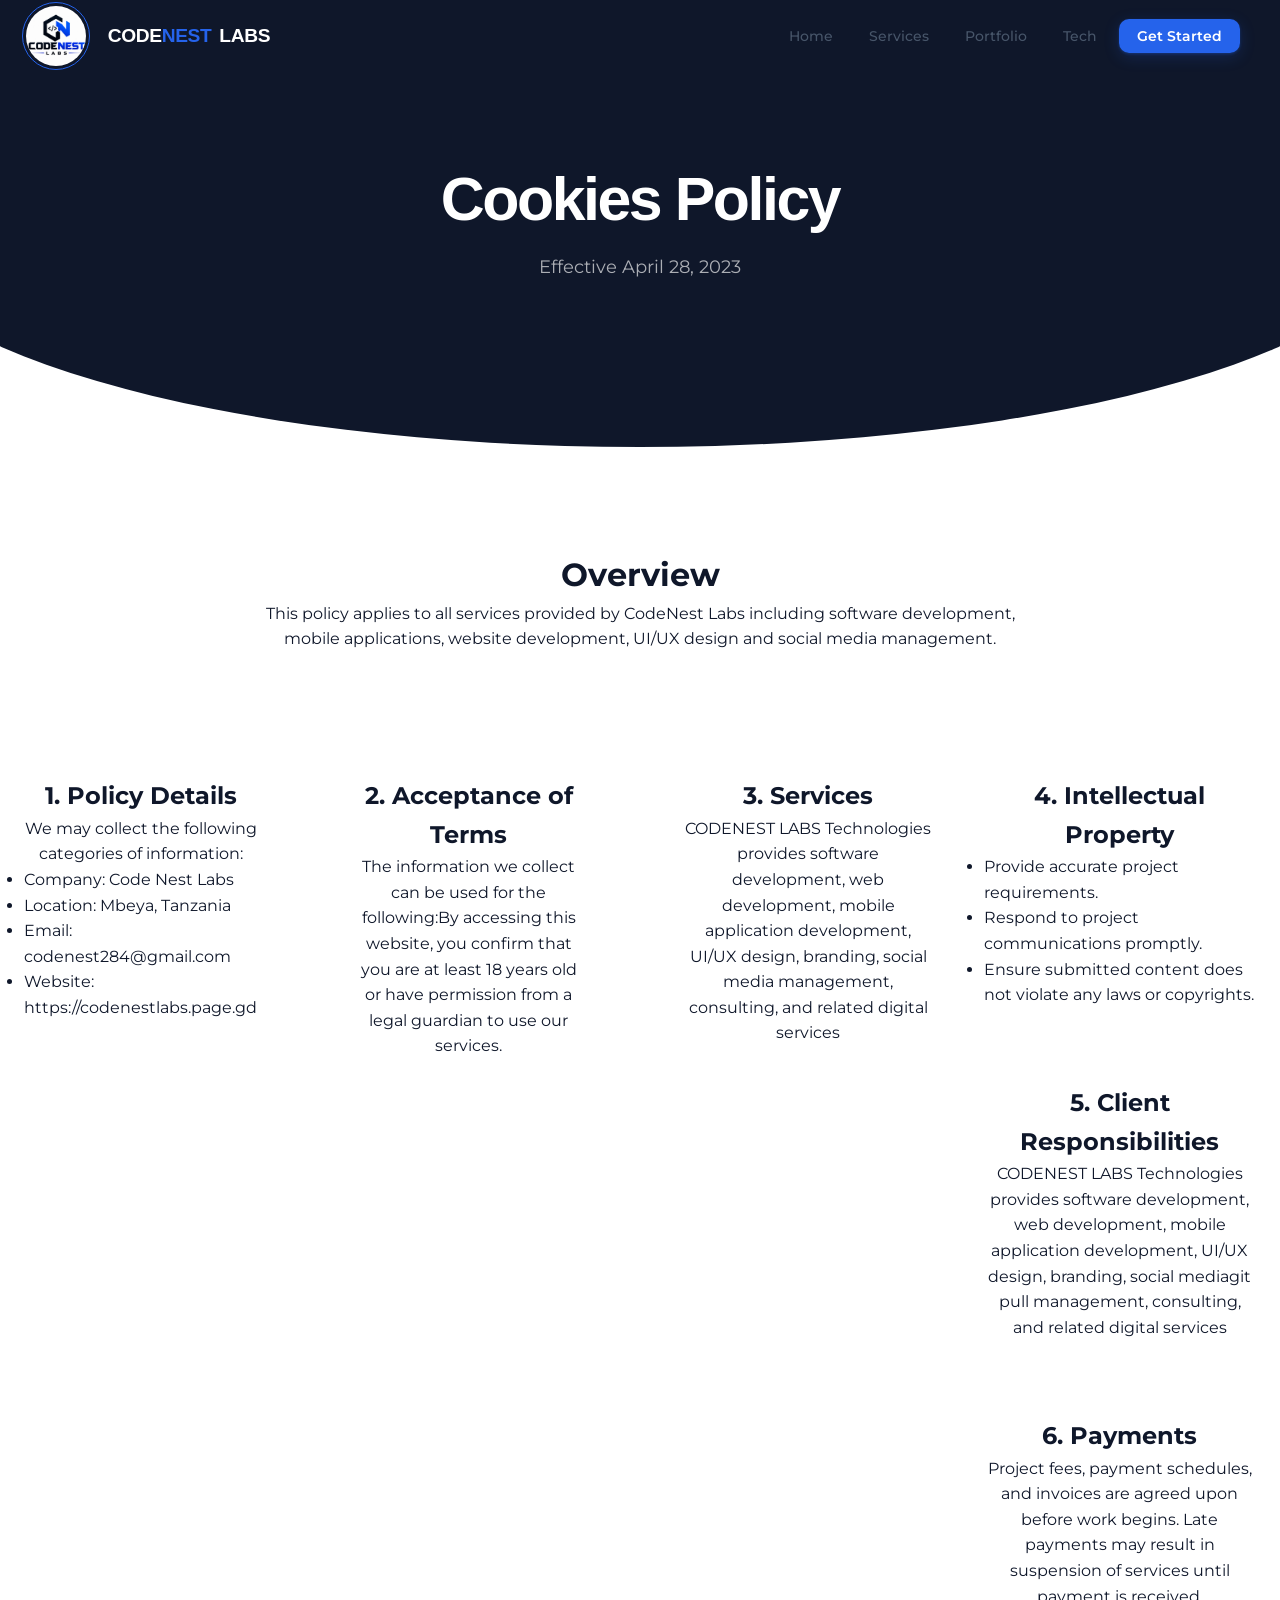
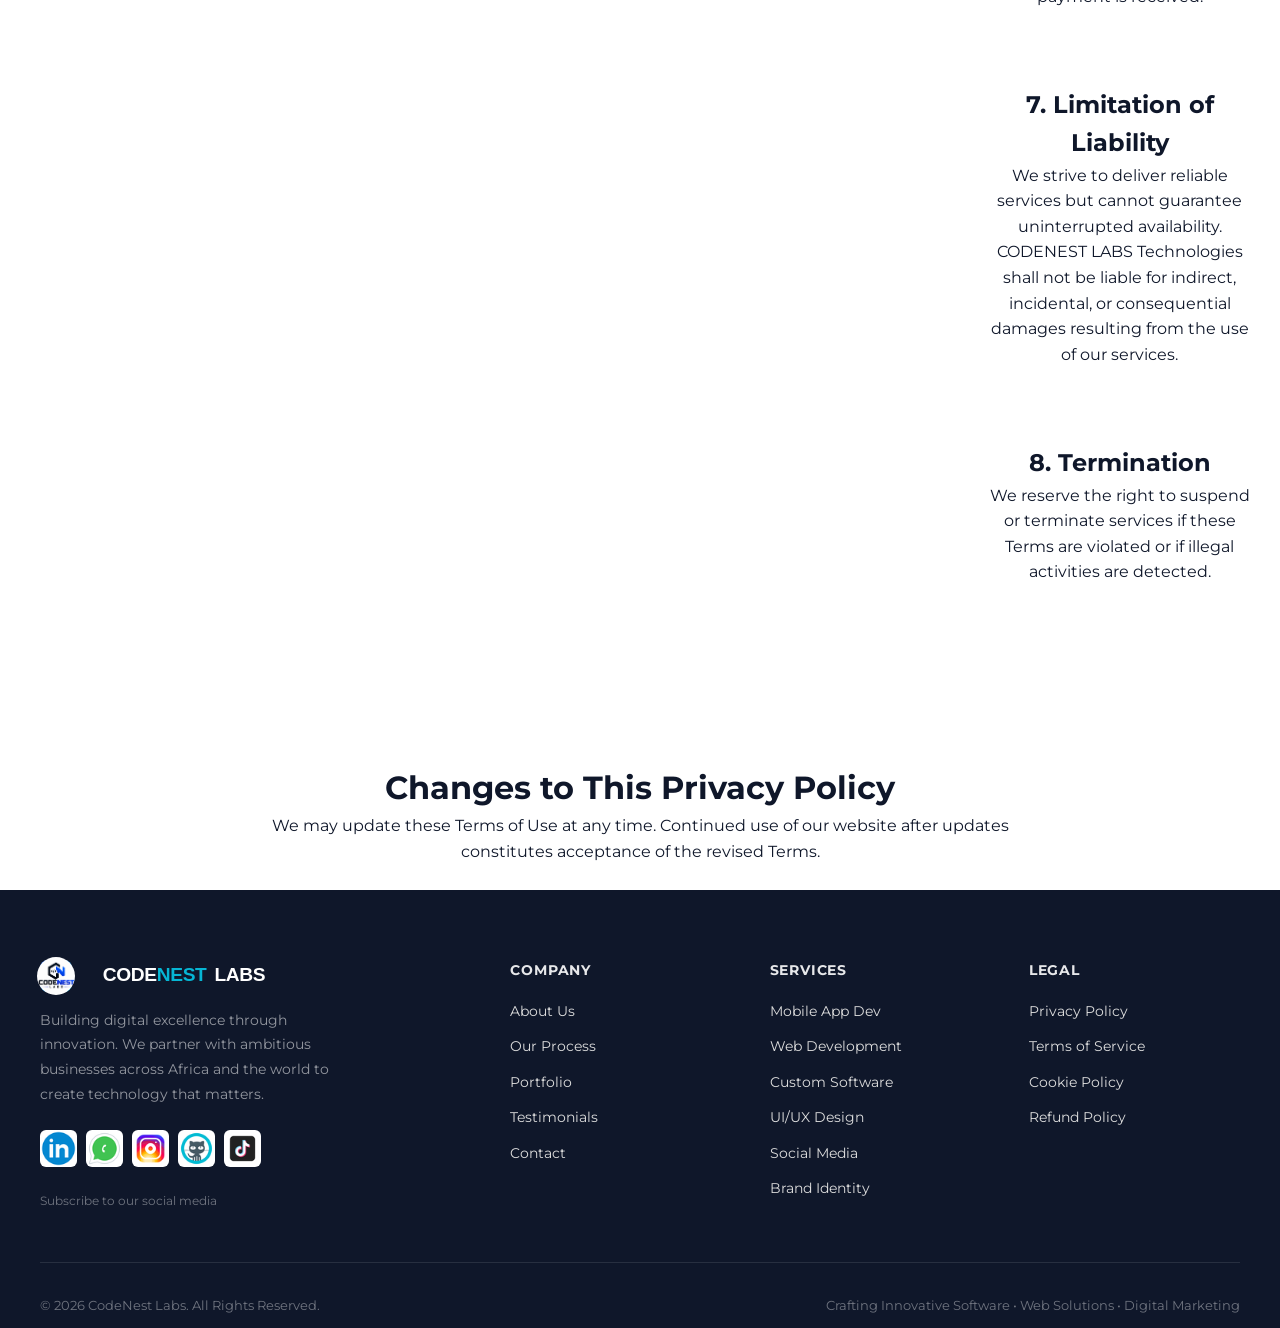
==== commit 7362093e: "Finalization of icons and links" ====
--- a/cookies.html
+++ b/cookies.html
@@ -56,9 +56,6 @@
     }
     .navbar {
         position: relative;
-    }
-    .badge{
-
     }
 </style>
 </head>
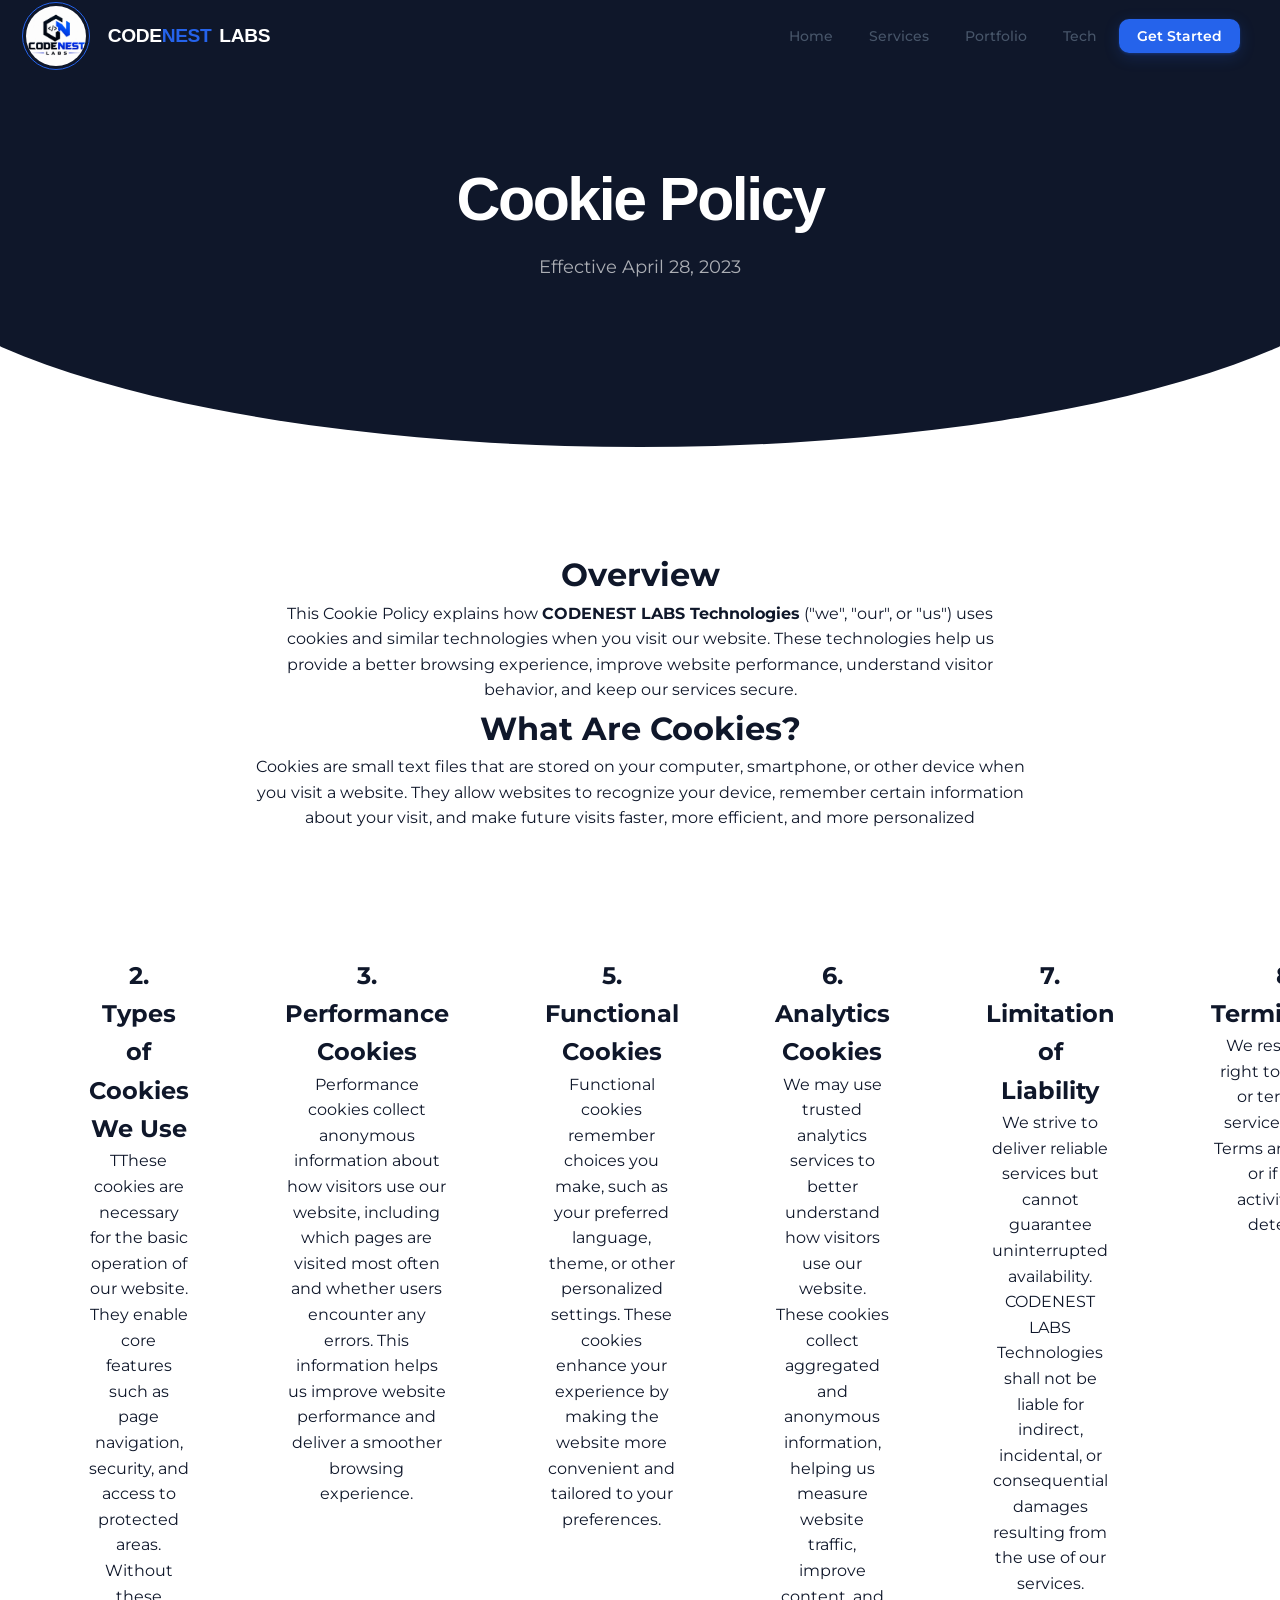
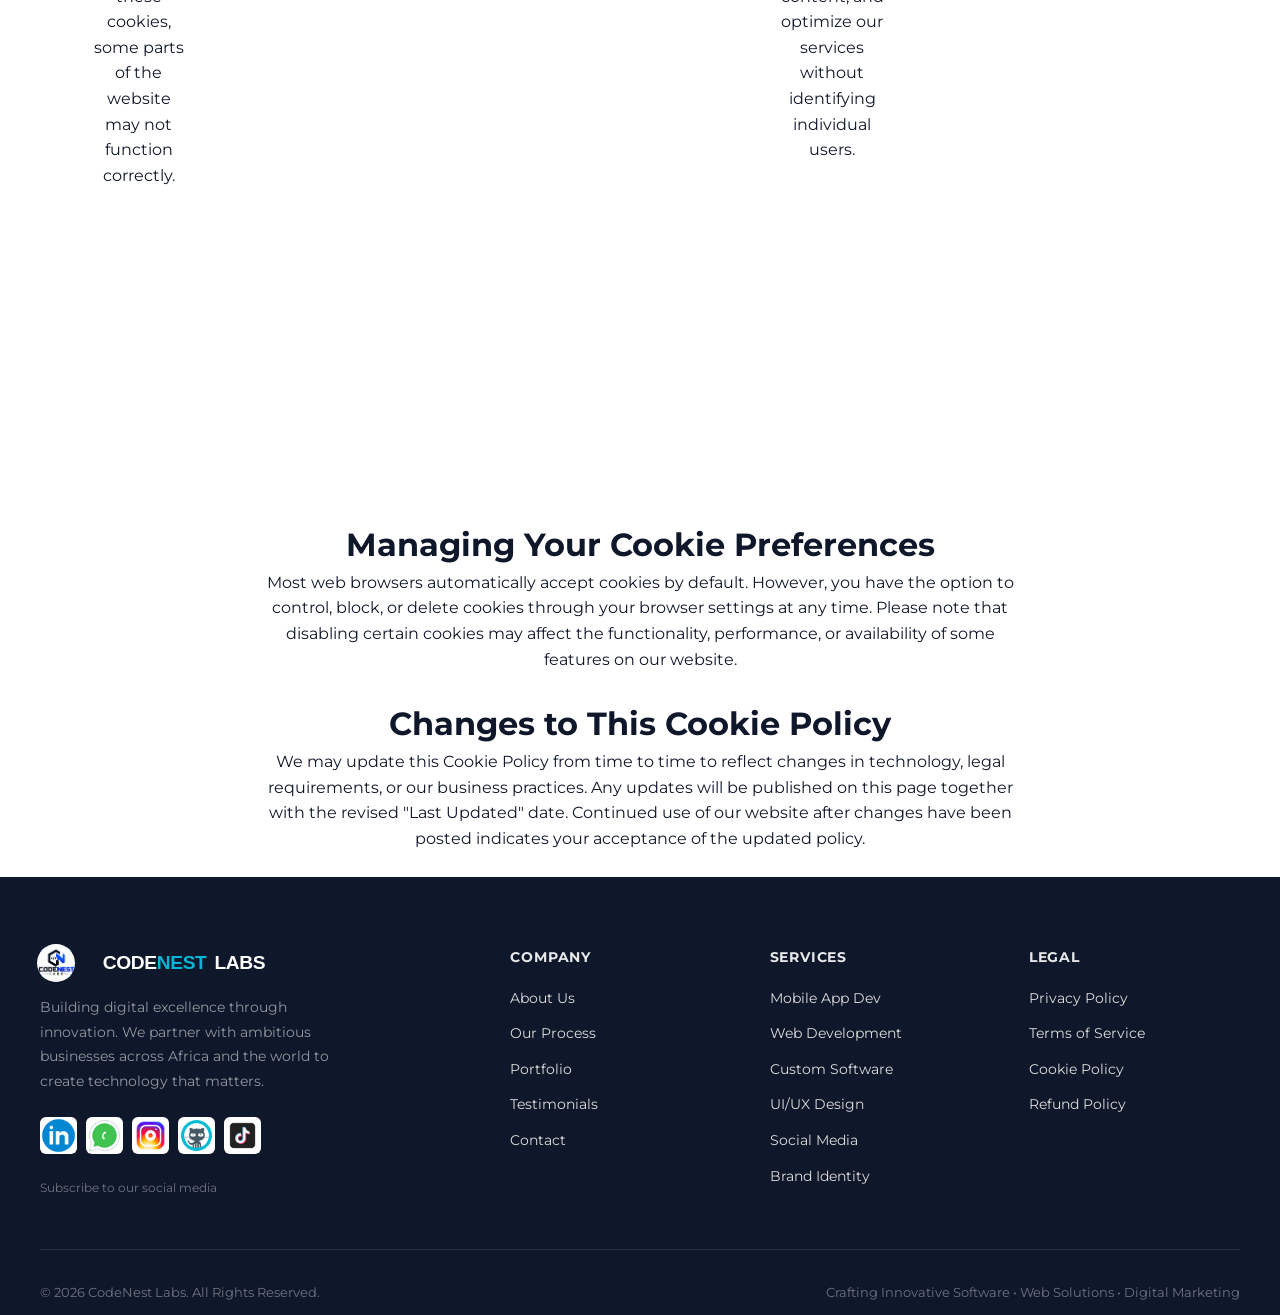
==== commit 5a219c76: "Legal Updates" ====
--- a/cookies.html
+++ b/cookies.html
@@ -80,63 +80,61 @@
     </nav>
     <section class="hero">
     <div class="privacy-header">
-        <h1>Cookies Policy</h1>
+        <h1>Cookie Policy</h1>
         <p>Effective April 28, 2023</p> 
     </div>
 </section>
     <br><br><br><br>
     <div class="privacy-overview">
         <h1>Overview</h1>
-    <p class="ovw">This policy applies to all services provided by CodeNest Labs including software development, mobile applications, website development, UI/UX design and social media management.</p>
+    <p class="ovw">This Cookie Policy explains how <strong>CODENEST LABS Technologies</strong> ("we", "our", or "us") uses cookies and similar technologies when you visit our website. 
+        These technologies help us provide a better browsing experience, improve website performance, understand visitor behavior, and keep our services secure.</p>
+        <h1>What Are Cookies?</h1>
+        <p class="ovw">Cookies are small text files that are stored on your computer, smartphone,
+             or other device when you visit a website. They allow websites to recognize your device, remember certain information about your visit,
+              and make future visits faster, more efficient, and more personalized</p>
     </div><br>
     <section class="main-sect">
     <div class="privacy-info">
-        <h1>1. Policy Details</h1>
-        <p>We may collect the following categories of information:</p>
+        <h1>1. Why We Use Cookies</h1>
+        <p>We may collect the following categories of information:We use cookies for several important purposes, including:</p>
            <div class="listed-info">
             <ul>
-                <li>Company: Code Nest Labs</li>
-                <li>Location: Mbeya, Tanzania</li>
-                <li>Email: codenest284@gmail.com</li>
-                <li>Website: https://codenestlabs.page.gd</li>
+                <li>Keeping the website secure and functioning properly.</li>
+                <li>Remembering your preferences and settings for future visits.</li> 
+                <li>Improving website speed, usability, and overall performance.</li>
+                <li>Understanding how visitors interact with our website so we can enhance user experience.</li> 
+                <li>Identifying technical issues and improving website reliability.</li>
            </ul>
            </div>
     </div>
         <br><br><br>
     <div class="privacy-info">
-        <h1>2. Acceptance of Terms</h1>
-        <p>The information we collect can be used for the following:By accessing this website, you confirm that you are at least 18 years old
-        or have permission from a legal guardian to use our services.</p>
+        <h1>2. Types of Cookies We Use</h1>
+        <p>TThese cookies are necessary for the basic operation of our website. They enable core features such as page navigation, 
+            security, and access to protected areas. Without these cookies,
+            some parts of the website may not function correctly.</p>
     </div>
         <br><br><br>
     <div class="privacy-info">
-        <h1>3. Services</h1>
-        <p>CODENEST LABS Technologies provides software development, web development,
-        mobile application development, UI/UX design, branding, social media
-        management, consulting, and related digital services</p>
-    </div>
-    <div class="privacy-info">
-        <h1>4. Intellectual Property</h1>
-        <div class="listed-info">
-            <ul>
-                 <li>Provide accurate project requirements.</li>
-                <li>Respond to project communications promptly.</li>
-                <li>Ensure submitted content does not violate any laws or copyrights.</li>
-           </ul>
-    </div>
-    <br><br><br>
-    <div class="privacy-info">
-        <h1>5. Client Responsibilities</h1>
-        <p>CODENEST LABS Technologies provides software development, web development,
-        mobile application development, UI/UX design, branding, social mediagit pull
-        management, consulting, and related digital services</p>
+        <h1>3. Performance Cookies</h1>
+        <p>
+            Performance cookies collect anonymous information about how visitors use our website, 
+            including which pages are visited most often and whether users encounter any errors. 
+            This information helps us improve website performance and deliver a smoother browsing experience.
+        </p>
+    </div>
+    <br><br><br>
+    <div class="privacy-info">
+        <h1>5. Functional Cookies</h1>
+        <p>Functional cookies remember choices you make, such as your preferred language, theme, or other personalized settings.
+             These cookies enhance your experience by making the website more convenient and tailored to your preferences.</p>
     </div>
    <br><br><br> 
     <div class="privacy-info">
-        <h1>6. Payments</h1>
-        <p> Project fees, payment schedules, and invoices are agreed upon before work
-        begins. Late payments may result in suspension of services until payment is
-        received.<p>
+        <h1>6. Analytics Cookies</h1>
+        <p> We may use trusted analytics services to better understand how visitors use our website.
+            These cookies collect aggregated and anonymous information, helping us measure website traffic, improve content, and optimize our services without identifying individual users.<p>
     </div>
     <br><br><br>
     <div class="privacy-info">
@@ -154,10 +152,15 @@
     <br><br><br>
 </section>
    <div class="privacy-overview">
-        <h1>Changes to This Privacy Policy</h1>
-    <p class="ovw"> We may update these Terms of Use at any time. Continued use of our website
-        after updates constitutes acceptance of the revised Terms.</p>
+        <h1>Managing Your Cookie Preferences</h1>
+    <p class="ovw"> Most web browsers automatically accept cookies by default. However, you have the option to control, block, or delete cookies through your browser settings at any time. Please note that disabling certain cookies may affect the functionality, performance, or availability of some features on our website.</p>
     </div><br>
+   <div class="privacy-overview">
+        <h1>Changes to This Cookie Policy</h1>
+    <p class="ovw"> We may update this Cookie Policy from time to time to reflect changes in technology, legal requirements, or our business practices.
+         Any updates will be published on this page together with the revised "Last Updated" date. Continued use of our website after changes have been posted indicates your acceptance of the updated policy.</p>
+    </div><br>
+
 <!-- footer -->
  <footer>
   <div class="container">
--- a/style.css
+++ b/style.css
@@ -1,5 +1,10 @@
 @import url('https://fonts.googleapis.com/css2?family=Montserrat:ital,wght@0,100..900;1,100..900&display=swap');
-*, *::before, *::after { box-sizing: border-box; margin: 0; padding: 0; }
+
+*, *::before, *::after { 
+  box-sizing: border-box; 
+  margin: 0; 
+  padding: 0; 
+}
 
   :root {
     --navy: #0F172A;
@@ -27,11 +32,11 @@
   html { scroll-behavior: smooth; font-size: 16px; }
 
   body {
-    font-family: 'Montserrat', sans-serif;
     background: var(--white);
     color: var(--navy);
     overflow-x: hidden;
     line-height: 1.6;
+    font-family: 'Montserrat', Trebuchet MS;
   }
 
   /* ─── LOADING SCREEN ─── */
@@ -92,6 +97,9 @@
     & #code-- {
       color: var(--gray);
     }
+    & #navToggle span {
+      background-color: var(--navy);
+    }
   }
   .nav-inner {
     max-width: 1200px; margin: 0 auto;
@@ -124,7 +132,7 @@
   }
   .nav-cta:hover { background: #1d4ed8 !important; color: white !important; transform: translateY(-1px); box-shadow: 0 4px 20px rgba(37,99,235,0.35) !important; }
   .nav-toggle { display: none; flex-direction: column; gap: 5px; cursor: pointer; padding: 4px; }
-  .nav-toggle span { width: 22px; height: 2px; background: var(--navy); border-radius: 2px; transition: var(--transition); display: block; }
+  .nav-toggle span { width: 22px; height: 2px; background: var(--white); border-radius: 2px; transition: var(--transition); display: block; }
 
   /* ─── HERO ─── */
   .hero {
@@ -444,6 +452,10 @@
   #process {
      color: white;
      position: relative;
+     & * {
+      position: relative;
+      z-index: 3;
+     }
     }
   #process #process-video-bg {
     position: absolute;
@@ -451,7 +463,18 @@
     height: 100%;
     object-fit: cover;
     top: 0;
-    left: 0; 
+    left: 0;
+    z-index: 1; 
+  }
+  #process::before {
+    content: "";
+    width: 100%;
+    height: 100%;
+    left: 0;
+    top: 0;
+    position: absolute;
+    background: linear-gradient(rgb(15, 23, 41,.6));
+    z-index: 2;
   }
   #process .section-title { color: white; }
   #process .section-sub { color: rgba(255,255,255,0.6); }
@@ -512,10 +535,10 @@
     color: white; font-size: 0.7rem; font-weight: 700; padding: 4px 12px;
     border-radius: 99px; text-transform: uppercase; letter-spacing: 0.08em;
   }
-  .pricing-tier { font-size: 0.78rem; font-weight: 700; color: var(--blue); text-transform: uppercase; letter-spacing: 0.1em; margin-bottom: 8px; }
-  .pricing-card.featured .pricing-tier { color: var(--cyan); }
-  .pricing-price { font-family: 'Manrope',sans-serif; font-size: 2.8rem; font-weight: 800; color: var(--navy); letter-spacing: -0.04em; line-height: 1; margin-bottom: 4px; }
-  .pricing-card.featured .pricing-price { color: white; }
+  .pricing-tier { font-size: 0.78rem; font-weight: 700; color: var(--navy); text-transform: uppercase; letter-spacing: 0.1em; margin-bottom: 8px; }
+  .pricing-card.featured .pricing-tier { color: var(--white); }
+  .pricing-price { font-family: 'Manrope',sans-serif; font-size: 2.8rem; font-weight: 800; color: transparent; background: linear-gradient( to right, var(--blue),var(--cyan)); width: max-content; background-clip: text; letter-spacing: -0.04em; line-height: 1; margin-bottom: 4px; }
+  .pricing-card.featured .pricing-price { color: var(--cyan); }
   .pricing-price span { font-size: 1rem; font-weight: 500; color: var(--gray-400); }
   .pricing-desc { font-size: 0.85rem; color: var(--gray-600); margin-bottom: 28px; }
   .pricing-card.featured .pricing-desc { color: rgba(255,255,255,0.6); }
@@ -580,6 +603,7 @@
     border-color: var(--blue); box-shadow: 0 0 0 3px rgba(37,99,235,0.1);
   }
   .form-group textarea { min-height: 120px; }
+  .error-filling-form {color: red; margin-bottom: 1rem}
   .btn-submit {
     width: 100%; padding: 14px; background: linear-gradient(135deg, var(--blue), var(--cyan));
     color: white; font-weight: 700; font-size: 0.95rem; border: none; border-radius: 12px;
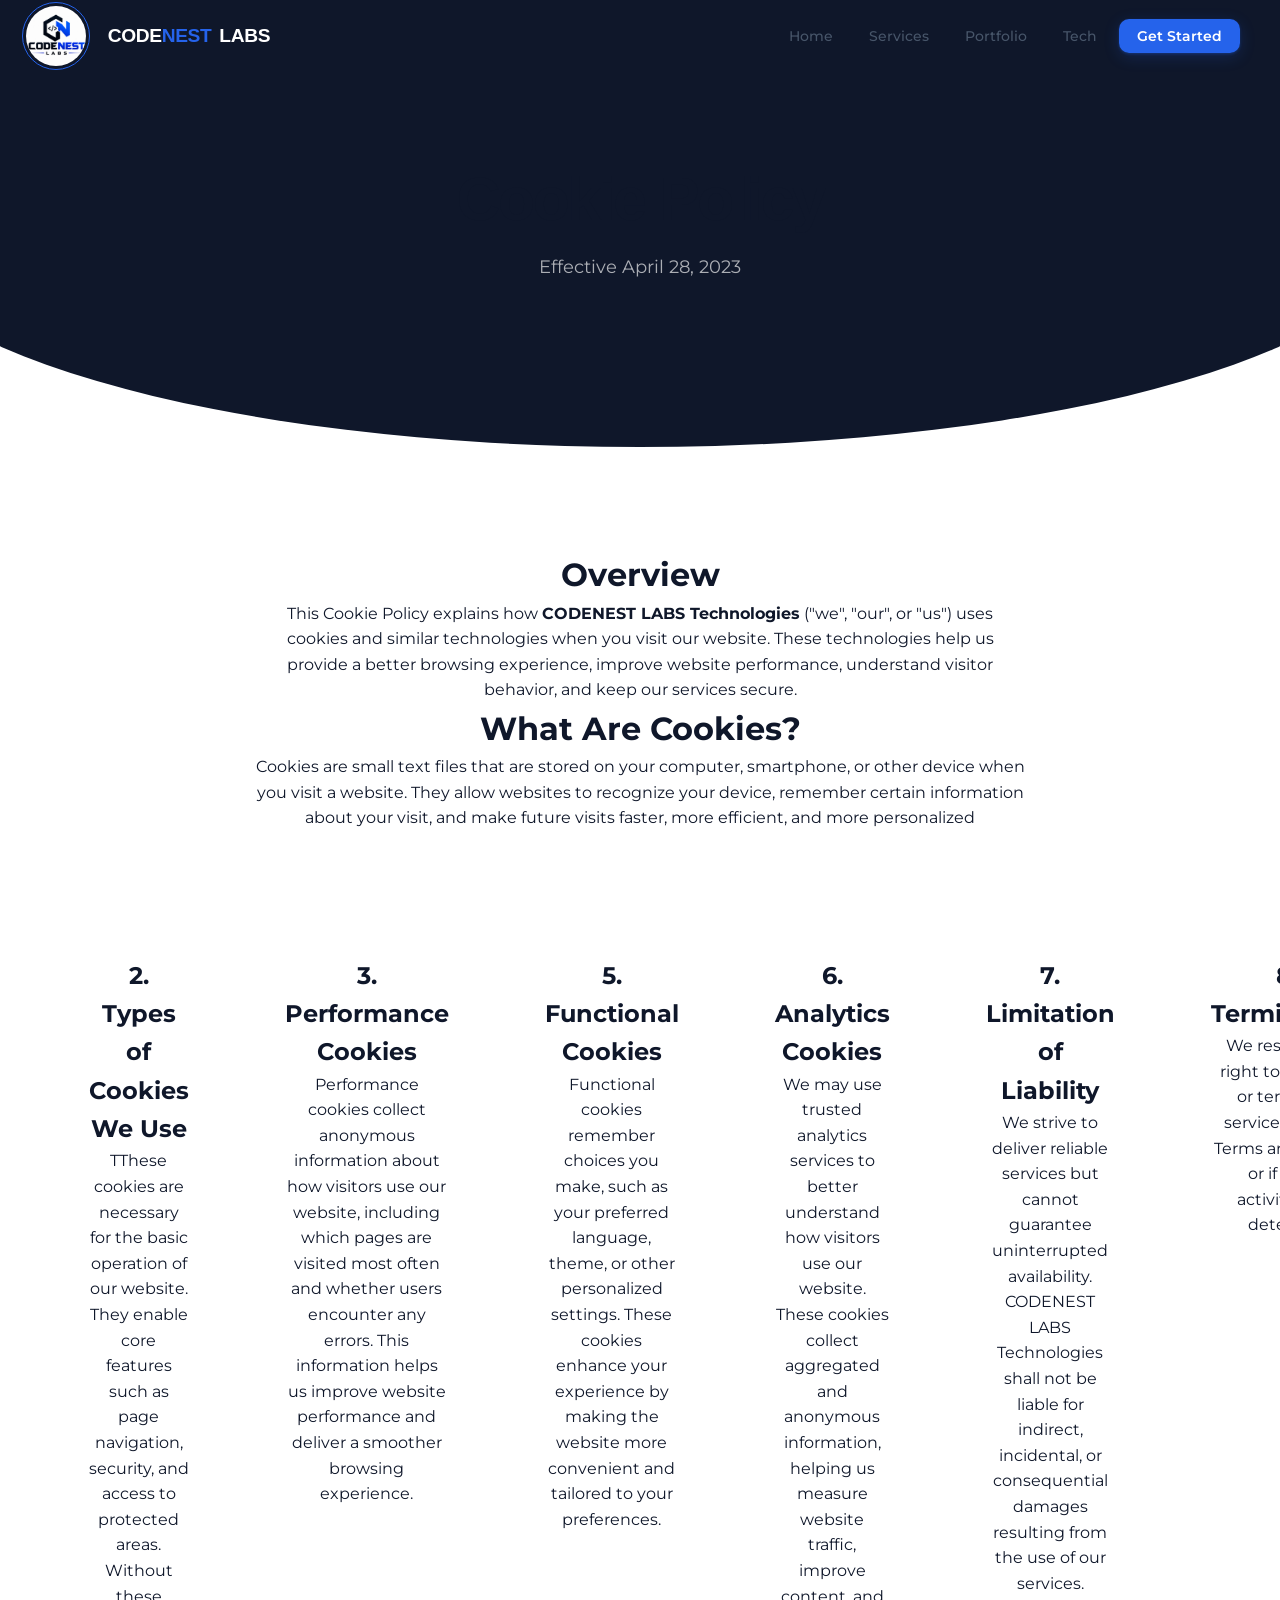
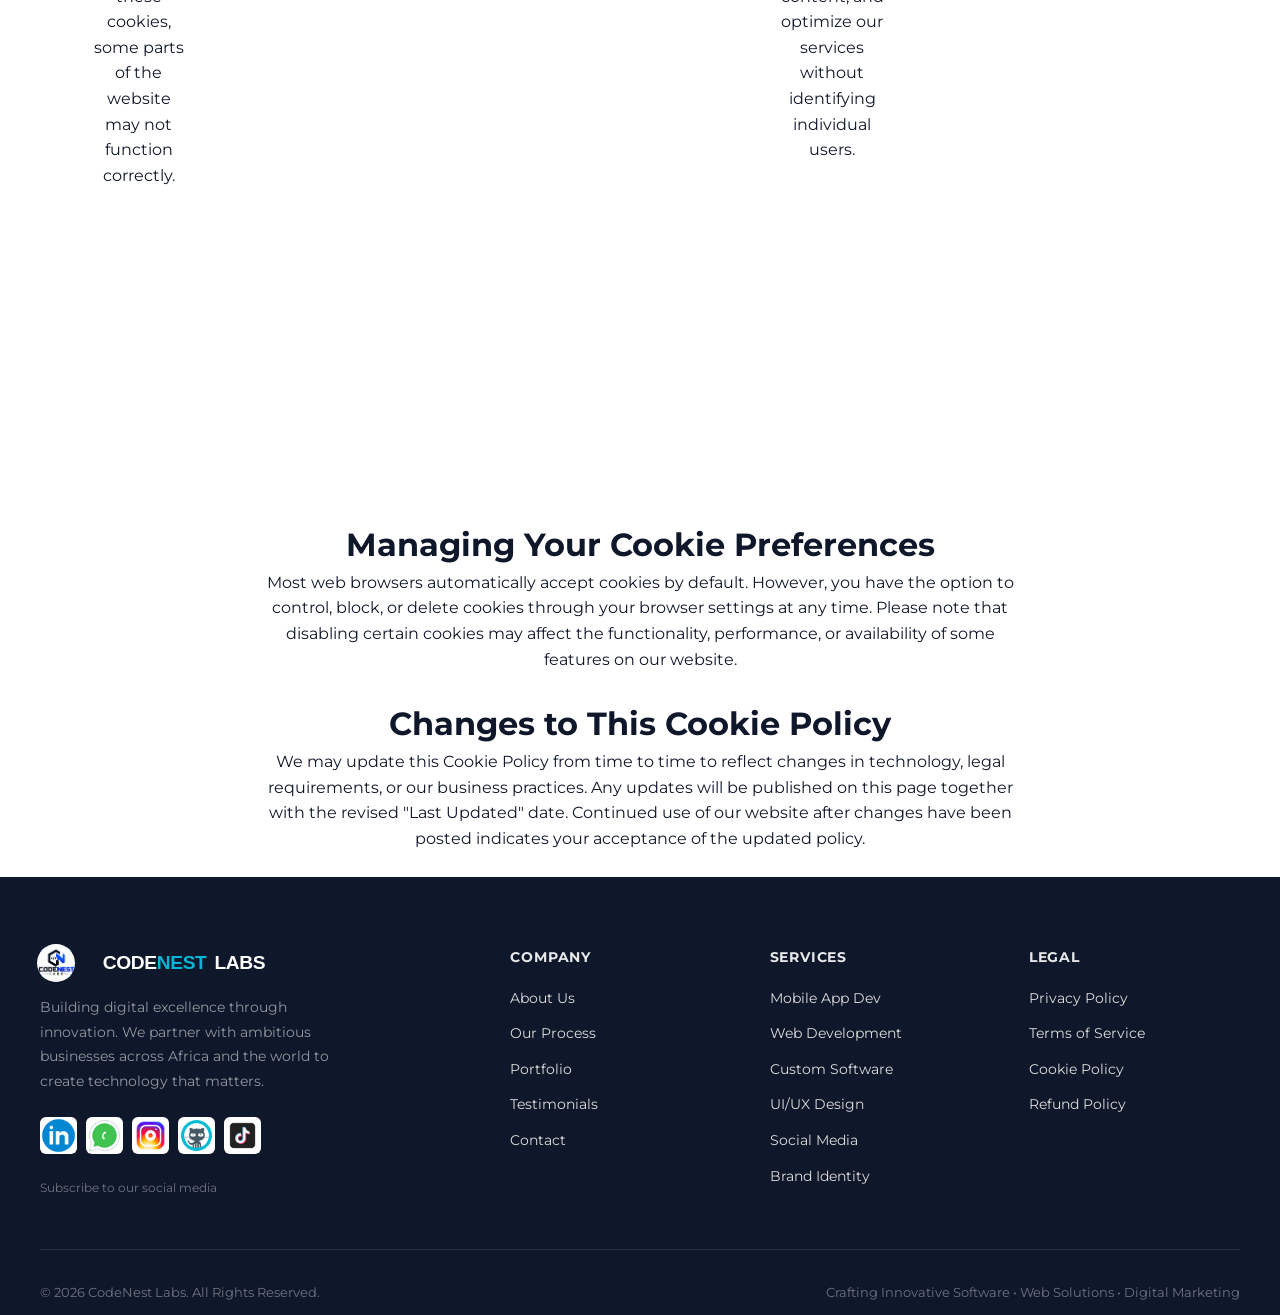
==== commit e6b6d83e: "Updated Icons and images" ====
--- a/cookies.html
+++ b/cookies.html
@@ -80,13 +80,13 @@
     </nav>
     <section class="hero">
     <div class="privacy-header">
-        <h1>Cookie Policy</h1>
+        <h1 style="color: var(--navy);">Cookie Policy</h1>
         <p>Effective April 28, 2023</p> 
     </div>
 </section>
     <br><br><br><br>
     <div class="privacy-overview">
-        <h1>Overview</h1>
+        <h1 style="color: var(--navy);" >Overview</h1>
     <p class="ovw">This Cookie Policy explains how <strong>CODENEST LABS Technologies</strong> ("we", "our", or "us") uses cookies and similar technologies when you visit our website. 
         These technologies help us provide a better browsing experience, improve website performance, understand visitor behavior, and keep our services secure.</p>
         <h1>What Are Cookies?</h1>
@@ -96,7 +96,7 @@
     </div><br>
     <section class="main-sect">
     <div class="privacy-info">
-        <h1>1. Why We Use Cookies</h1>
+        <h1 style="color: var(--navy);" >1. Why We Use Cookies</h1>
         <p>We may collect the following categories of information:We use cookies for several important purposes, including:</p>
            <div class="listed-info">
             <ul>
@@ -110,14 +110,14 @@
     </div>
         <br><br><br>
     <div class="privacy-info">
-        <h1>2. Types of Cookies We Use</h1>
+        <h1 style="color: var(--navy);" >2. Types of Cookies We Use</h1>
         <p>TThese cookies are necessary for the basic operation of our website. They enable core features such as page navigation, 
             security, and access to protected areas. Without these cookies,
             some parts of the website may not function correctly.</p>
     </div>
         <br><br><br>
     <div class="privacy-info">
-        <h1>3. Performance Cookies</h1>
+        <h1 style="color: var(--navy);" >3. Performance Cookies</h1>
         <p>
             Performance cookies collect anonymous information about how visitors use our website, 
             including which pages are visited most often and whether users encounter any errors. 
@@ -126,33 +126,33 @@
     </div>
     <br><br><br>
     <div class="privacy-info">
-        <h1>5. Functional Cookies</h1>
+        <h1 style="color: var(--navy);" >5. Functional Cookies</h1>
         <p>Functional cookies remember choices you make, such as your preferred language, theme, or other personalized settings.
              These cookies enhance your experience by making the website more convenient and tailored to your preferences.</p>
     </div>
    <br><br><br> 
     <div class="privacy-info">
-        <h1>6. Analytics Cookies</h1>
+        <h1 style="color: var(--navy);" >6. Analytics Cookies</h1>
         <p> We may use trusted analytics services to better understand how visitors use our website.
             These cookies collect aggregated and anonymous information, helping us measure website traffic, improve content, and optimize our services without identifying individual users.<p>
     </div>
     <br><br><br>
     <div class="privacy-info">
-        <h1>7. Limitation of Liability</h1>
+        <h1 style="color: var(--navy);" >7. Limitation of Liability</h1>
         <p>We strive to deliver reliable services but cannot guarantee uninterrupted
         availability. CODENEST LABS Technologies shall not be liable for indirect,
         incidental, or consequential damages resulting from the use of our services.<p>
     </div>
     <br><br><br>
     <div class="privacy-info">
-        <h1>8. Termination</h1>
+        <h1 style="color: var(--navy);" >8. Termination</h1>
         <p> We reserve the right to suspend or terminate services if these Terms are
         violated or if illegal activities are detected.<p>
     </div>
     <br><br><br>
 </section>
    <div class="privacy-overview">
-        <h1>Managing Your Cookie Preferences</h1>
+        <h1 style="color: var(--navy);" >Managing Your Cookie Preferences</h1>
     <p class="ovw"> Most web browsers automatically accept cookies by default. However, you have the option to control, block, or delete cookies through your browser settings at any time. Please note that disabling certain cookies may affect the functionality, performance, or availability of some features on our website.</p>
     </div><br>
    <div class="privacy-overview">
